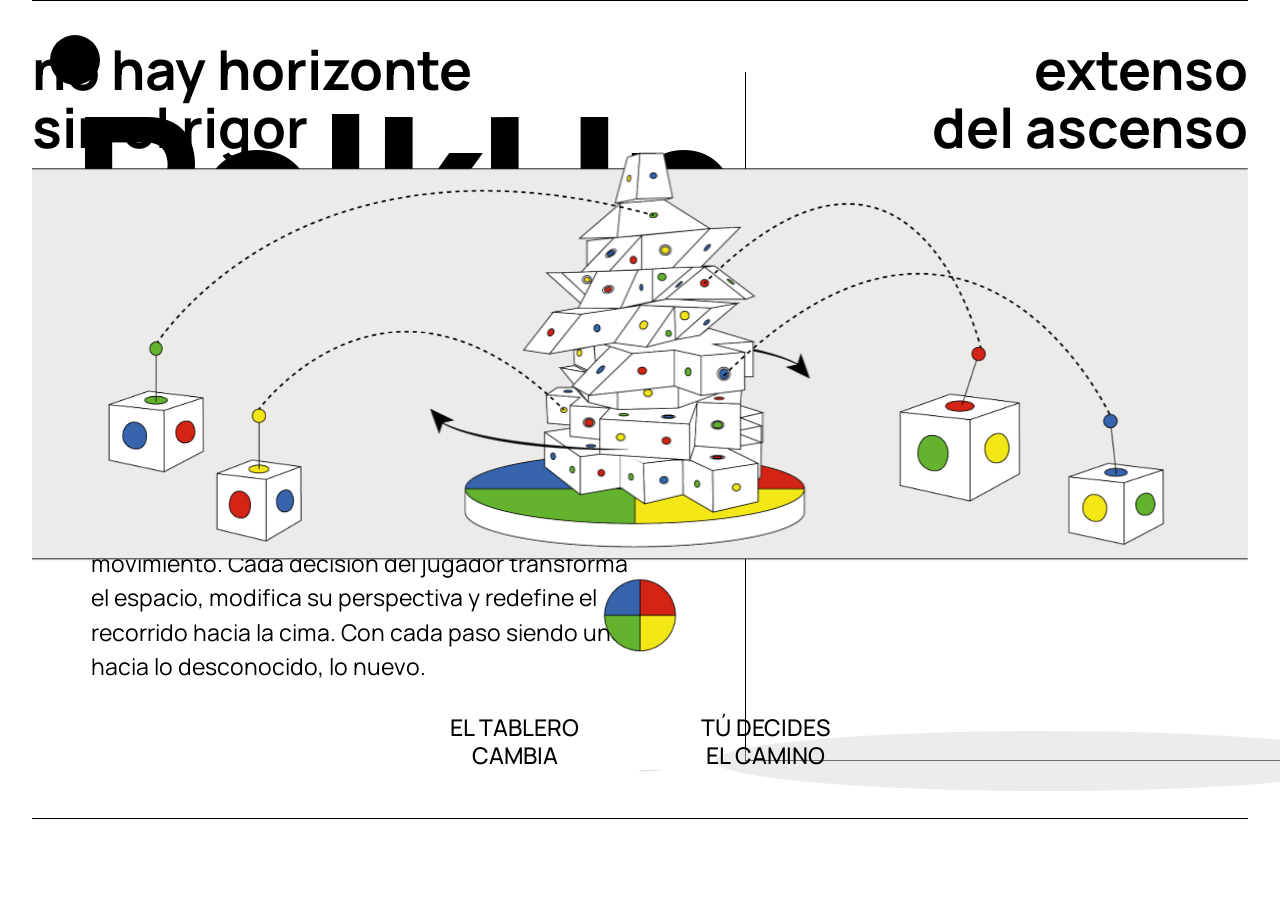
==== index.html @ 3be3f11c "Cambios deje la cagada" ====
<!DOCTYPE html>
<html lang="es">
<head>
  <meta charset="UTF-8">
  <meta http-equiv="X-UA-Compatible" content="IE=edge">
  <meta name="viewport" content="width=device-width, initial-scale=1.0">
  <link rel="preconnect" href="https://fonts.googleapis.com">
  <link rel="preconnect" href="https://fonts.gstatic.com" crossorigin>
  <link href="https://fonts.googleapis.com/css2?family=Manrope:wght@400;500;600;700;800&display=swap" rel="stylesheet">
  <link rel="stylesheet" href="style.css">
  <title>PolkUp</title>
</head>
<body>

  <!-- ==============================
       SECCIÓN 1: HERO
  ============================== -->
  <section class="hero fade-in" id="hero">

    <!-- Punto negro decorativo superior izquierdo -->
    <div class="hero__dot"></div>

    <!-- Título principal -->
    <h1 class="hero__title">PolkUp</h1>

    <!-- Línea vertical decorativa + círculo gris de fondo -->
    <div class="hero__line-vertical"></div>
    <div class="hero__line-horizontal"></div>
    <div class="hero__shadow-ellipse"></div>

    <!-- Texto izquierdo -->
    <div class="hero__text-block">
      <p class="hero__subtitle">Juego de ascenso, giro y transformación espacial</p>
      <p class="hero__description">
        Es un juego basado en niveles, un eje y el movimiento. Cada decisión del
        jugador transforma el espacio, modifica su perspectiva y redefine el
        recorrido hacia la cima. Con cada paso siendo uno hacia lo desconocido, lo nuevo.
      </p>
    </div>

    <!-- Animación de rotación (GIF de representación del tablero) 
    <img class="hero__rotation" src="assets/animacionrotacion0.svg" alt="Animación rotación tablero">-->

    <!-- Círculos de colores flotantes 
    <div class="hero__circles" aria-hidden="true">
      <div class="circle circle--blue circle--md" style="top:23.41%;left:58.2%"></div>
      <div class="circle circle--red circle--lg" style="top:51.29%;left:7.19%"></div>
      <div class="circle circle--outline circle--lg2" style="top:49.77%;left:5.66%"></div>
      <div class="circle circle--green circle--xs" style="top:34.9%;left:76.45%"></div>
      <div class="circle circle--blue circle--sm" style="top:57.81%;left:90.06%"></div>
      <div class="circle circle--blue circle--md2" style="top:28.68%;left:20.95%"></div>
      <div class="circle circle--outline circle--md3" style="top:27.16%;left:19.42%"></div>
      <div class="circle circle--red circle--md4" style="top:2.46%;left:55.5%"></div>
      <div class="circle circle--yellow circle--md5" style="top:45.83%;left:62.54%"></div>
      <div class="circle circle--green circle--lg2" style="top:5.46%;left:26.15%"></div>
      <div class="circle circle--green circle--sm2" style="top:75.57%;left:65.14%"></div>
      <div class="circle circle--outline circle--sm3" style="top:74.05%;left:63.61%"></div>
      <div class="circle circle--yellow circle--xs2" style="top:9.38%;left:78.36%"></div>
      <div class="circle circle--outline circle--xs3" style="top:8.3%;left:76.49%"></div>
      <div class="circle circle--green circle--xxs" style="top:76.48%;left:0%"></div>
      <div class="circle circle--blue circle--md6" style="top:77.54%;left:21.71%"></div>
      <div class="circle circle--yellow circle--xs4" style="top:35.81%;left:5.66%"></div>
      <div class="circle circle--red circle--md7" style="top:33.69%;left:87.46%"></div>
      <div class="circle circle--yellow circle--md8" style="top:87.56%;left:2.45%"></div>
      <img class="circle circle--outline-svg" src="assets/ellipse-210.svg" style="top:2.06%;left:15.21%" alt="">
    </div>

  </section> -->

  <!-- Separador horizontal -->
  <hr class="divider">

  <!-- ==============================
       SECCIÓN 2: FRASE + TABLERO
  ============================== -->
  <section class="tablero" id="tablero">

    <div class="tablero__frase fade-in">
      <div class="tablero__frase-izq">
        <span>no hay horizonte</span>
        <span>sin el rigor</span>
      </div>
      <div class="tablero__frase-der">
        <span>extenso</span>
        <span>del ascenso</span>
      </div>
    </div>

    <!-- Imagen del tablero horizontal (3 capas superpuestas) -->
    <div class="tablero__imagen-wrap fade-in delay-2" data-parallax="0.04">
      <img class="tablero__img tablero__img--1" src="assets/dibujo-horizontal-1-01-10.png" alt="Tablero PolkUp capa 1">
      <img class="tablero__img tablero__img--2" src="assets/dibujo-horizontal-2-01-10.png" alt="Tablero PolkUp capa 2">
      <img class="tablero__img tablero__img--3" src="assets/dibujo-horizontal-3-01-10.png" alt="Tablero PolkUp capa 3">
    </div>
    </div>

    <!-- Leyenda inferior del tablero -->
    <div class="tablero__leyenda fade-in delay-3">
      <span class="tablero__leyenda-texto">EL TABLERO<br>CAMBIA</span>
      <img class="tablero__leyenda-icono" src="assets/animacionrotacion0.svg" alt="Ícono tablero">
      <span class="tablero__leyenda-texto tablero__leyenda-texto--right">TÚ DECIDES<br>EL CAMINO</span>
    </div>

  </section>

  <hr class="divider">

  <!-- ==============================
       SECCIÓN 3: MECÁNICAS DEL JUEGO
  ============================== -->
  <section class="mecanicas fade-in" id="mecanicas">

    <!-- EJE -->
    <div class="mecanica" id="mecanica-eje">
      <div class="mecanica__imagen-wrap">
        <img class="mecanica__imagen" src="assets/imageneje-10.png" alt="Imagen Eje">
      </div>
      <h3 class="mecanica__titulo">EJE</h3>
      <p class="mecanica__texto">
        Todo gira en torno a un centro.
        El eje organiza el espacio y da sentido al movimiento
      </p>
    </div>

    <div class="mecanica__separador"></div>

    <!-- GIRO -->
    <div class="mecanica" id="mecanica-giro">
      <div class="mecanica__imagen-wrap">
        <img class="mecanica__imagen" src="assets/imagen-giro-10.png" alt="Imagen Giro">
      </div>
      <h3 class="mecanica__titulo">GIRO</h3>
      <p class="mecanica__texto">
        Al girar, el jugador transforma su entorno y descubre nuevas posibilidades.
      </p>
    </div>

    <div class="mecanica__separador"></div>

    <!-- NIVELES -->
    <div class="mecanica" id="mecanica-niveles">
      <div class="mecanica__imagen-wrap">
        <img class="mecanica__imagen mecanica__imagen--static" src="assets/imagen-niveles-10.png" alt="Imagen Niveles">
        <img class="mecanica__imagen mecanica__imagen--hover" src="assets/animacion_niveles.gif" alt="Imagen Niveles animada">
      </div>
      <h3 class="mecanica__titulo">NIVELES</h3>
      <p class="mecanica__texto">
        Cada nivel es un desafío. Ascender implica adaptarse y elegir el próximo paso
      </p>
    </div>

    <div class="mecanica__separador"></div>

    <!-- DECISIÓN -->
    <div class="mecanica" id="mecanica-decision">
      <div class="mecanica__imagen-wrap">
        <img class="mecanica__imagen" src="assets/imagen-decision-10.png" alt="Imagen Decisión">
      </div>
      <h3 class="mecanica__titulo">DECISIÓN</h3>
      <p class="mecanica__texto">
        No existe un único camino. Cada decisión cambia el recorrido y redefine el horizonte
      </p>
    </div>

    <div class="mecanica__separador"></div>

    <!-- META -->
    <div class="mecanica" id="mecanica-meta">
      <div class="mecanica__imagen-wrap">
        <img class="mecanica__imagen" src="assets/imagen-meta-10.png" alt="Imagen Meta">
      </div>
      <h3 class="mecanica__titulo">META</h3>
      <p class="mecanica__texto">
        El objetivo está arriba, pero el camino se construye en cada movimiento.
      </p>
    </div>

  </section>

  <hr class="divider">

  <!-- ==============================
       SECCIÓN 4: ESCALADOR + CTA
  ============================== -->
  <section class="escalador fade-in" id="escalador">

    <!-- Imágenes del escalador (izquierda) -->
    <div class="escalador__dibujo">
      <img class="escalador__img escalador__img--edificio" src="assets/dbe-1-10.png" alt="Edificio">
      <img class="escalador__img escalador__img--figura" src="assets/dbe-2-10.png" alt="Escalador">
    </div>

    <!-- Texto y CTA (derecha) -->
    <div class="escalador__contenido">
      <h2 class="escalador__titulo">
        TODO ASCENSO<br>
        DEPENDE DE UN<br>
        PUNTO DE<br>
        APOYO
      </h2>

      <!-- Botón CTA -->
      <div class="escalador__cta">
        <button class="cta-btn" id="cta-comenzar" aria-label="Comenzar experiencia">
          <span class="cta-btn__circulo-outer">
            <span class="cta-btn__circulo-inner"></span>
            <span class="cta-btn__cuadrado"></span>
            <span class="cta-btn__linea"></span>
          </span>
          <span class="cta-btn__texto">comenzar<br>experiencia</span>
        </button>
      </div>
    </div>

  </section>

  <hr class="divider divider--footer">

  <script src="script.js"></script>
</body>
</html>
---- style.css ----
/* ============================================================
   POLKUP — style.css
   Fuente: Manrope (Google Fonts)
   Diseño base: 1440px de ancho
   ============================================================ */

/* ── Reset & base ─────────────────────────────────────────── */
*, *::before, *::after {
  box-sizing: border-box;
  margin: 0;
  padding: 0;
  border: none;
  text-decoration: none;
  background: none;
  -webkit-font-smoothing: antialiased;
}

html {
  font-family: 'Manrope', sans-serif;
  font-size: 16px;
  background: #ffffff;
  color: #000000;
  scroll-behavior: smooth;
}

body {
  width: 100%;
  max-width: 1440px;
  margin: 0 auto;
  overflow-x: hidden;
}

img {
  display: block;
  max-width: 100%;
}

/* ── Separador horizontal ─────────────────────────────────── */
.divider {
  display: block;
  width: calc(100% - 64px);
  margin: 0 auto;
  border: none;
  border-top: 1px solid #000000;
}

.divider--footer {
  margin-top: 0;
}

/* ============================================================
   SECCIÓN 1: HERO
   ============================================================ */
.hero {
  position: relative;
  width: 100%;
  height: 900px;
  overflow: hidden;
}

/* Punto negro decorativo */
.hero__dot {
  position: absolute;
  top: 35px;
  left: 50px;
  width: 50px;
  height: 50px;
  background: #000000;
  border-radius: 50%;
}

/* Título PolkUp */
.hero__title {
  position: absolute;
  top: 85px;
  left: 71px;
  font-size: 200px;
  font-weight: 800;
  line-height: 1;
  letter-spacing: -4px;
  color: #000000;
}

/* Línea vertical (la línea que divide el título de los círculos) */
.hero__line-vertical {
  position: absolute;
  top: 72px;
  left: 745px;
  width: 1px;
  height: 690px;
  background: #000000;
}

/* Línea horizontal en la base del hero */
.hero__line-horizontal {
  position: absolute;
  bottom: 139px;
  left: 745px;
  width: 680px;
  height: 1px;
  background: #000000;
}

/* Elipse gris difuminada (sombra del tablero) */
.hero__shadow-ellipse {
  position: absolute;
  bottom: 109px;
  left: 715px;
  width: 660px;
  height: 60px;
  background: rgba(217, 217, 217, 0.5);
  border-radius: 50%;
}

/* Bloque de texto izquierdo */
.hero__text-block {
  position: absolute;
  top: 391px;
  left: 91px;
  width: 553px;
}

.hero__subtitle {
  font-size: 40px;
  font-weight: 600;
  line-height: 1.2;
  margin-bottom: 24px;
}

.hero__description {
  font-size: 23px;
  font-weight: 400;
  line-height: 1.5;
}

/* SVG de animación del tablero */
.hero__rotation {
  position: absolute;
  top: 88px;
  left: 666px;
  width: 757px;
  height: 692px;
  object-fit: contain;
  pointer-events: none;
}

/* ── Círculos flotantes ───────────────────────────────────── */
.hero__circles {
  position: absolute;
  top: 51px;
  left: 630px;
  width: 810px;
  height: 799px;
  overflow: hidden;
  pointer-events: none;
}

.circle {
  position: absolute;
  border-radius: 50%;
}

/* Colores */
.circle--blue   { background: #0900ff; }
.circle--red    { background: #ff0000; }
.circle--green  { background: #39ca04; }
.circle--yellow { background: #f4e434; }
.circle--outline {
  background: transparent;
  border: 1px solid #000000;
}

/* Tamaños (% de .hero__circles) */
.circle--xxs  { width: 6.27%;  height: 6.22%; }
.circle--xs   { width: 3.98%;  height: 3.95%; }
.circle--xs2  { width: 12.23%; height: 12.14%; }
.circle--xs3  { width: 15.29%; height: 15.17%; }
.circle--xs4  { width: 6.12%;  height: 6.07%; }
.circle--sm   { width: 6.73%;  height: 6.68%; }
.circle--sm2  { width: 13.3%;  height: 13.2%; }
.circle--sm3  { width: 16.36%; height: 16.24%; }
.circle--md   { width: 10.86%; height: 10.77%; }
.circle--md2  { width: 10.24%; height: 10.17%; }
.circle--md3  { width: 13.3%;  height: 13.2%; }
.circle--md4  { width: 9.79%;  height: 9.71%; }
.circle--md5  { width: 12.84%; height: 12.75%; }
.circle--md6  { width: 11.93%; height: 11.84%; }
.circle--md7  { width: 12.54%; height: 12.44%; }
.circle--md8  { width: 12.54%; height: 12.44%; }
.circle--lg   { width: 16.82%; height: 16.69%; }
.circle--lg2  { width: 15.29%; height: 15.17%; }
.circle--outline-svg {
  width: 6.12%;
  height: 6.07%;
  object-fit: contain;
}

/* ============================================================
   SECCIÓN 2: TABLERO
   ============================================================ */
.tablero {
  padding: 40px 32px 20px;
}

/* Frase en dos columnas */
.tablero__frase {
  display: flex;
  justify-content: space-between;
  align-items: flex-start;
  margin-bottom: -26px;
}

.tablero__frase-izq,
.tablero__frase-der {
  display: flex;
  flex-direction: column;
  font-size: 55px;
  font-weight: 700;
  line-height: 1.05;
}

.tablero__frase-der {
  text-align: right;
}

/* Imagen del tablero (3 capas) */
.tablero__imagen-wrap {
  position: relative;
  width: 100%;
  height: 570px;
  margin-bottom: 40px;
}

.tablero__img {
  position: absolute;
  top: 0;
  left: 0;
  width: 100%;
  height: 100%;
  object-fit: cover;
}

/* Las 3 capas se superponen; la primera es el fondo de color (agrandar para que quede bien el parallax) */
.tablero__img--1 { z-index: 3; }
.tablero__img--2 { z-index: 2; }
.tablero__img--3 { z-index: 1; }

/* Leyenda inferior */
.tablero__leyenda {
  display: flex;
  align-items: center;
  justify-content: center;
  gap: 25px;
  padding: 0px 0 20px;
  margin-top: -35px;
}

.tablero__leyenda-texto {
  font-size: 23px;
  font-weight: 500;
  text-transform: uppercase;
  line-height: 1.2;
  text-align: center;
}

.tablero__leyenda-texto--right {
  text-align: center;
}

.tablero__leyenda-icono {
  width: 72px;
  height: 72px;
  object-fit: contain;
}

/* ============================================================
   SECCIÓN 3: MECÁNICAS
   ============================================================ */
.mecanicas {
  display: flex;
  align-items: flex-start;
  padding: 80px 32px;
  gap: 0;
}

/* Separador vertical entre mecánicas */
.mecanica__separador {
  width: 1px;
  background: #000000;
  align-self: stretch;
  flex-shrink: 0;
}

/* Cada mecánica */
.mecanica {
  flex: 1;
  display: flex;
  flex-direction: column;
  align-items: flex-start;
  padding: 0 32px;
}

.mecanica:first-child {
  padding-left: 0;
}

.mecanica:last-child {
  padding-right: 0;
}

/* Imagen de la mecánica */
.mecanica__imagen-wrap {
  position: relative;
  width: 100%;
  height: 240px;
  display: flex;
  align-items: center;
  justify-content: center;
  margin-bottom: 24px;
}

.mecanica__imagen {
  max-height: 240px;
  width: auto;
  object-fit: contain;
  transition: transform 0.3s ease, opacity 0.2s ease; /* ← agrega esta línea */
}

/* Título EJE / GIRO / etc. */
.mecanica__titulo {
  font-size: 35px;
  font-weight: 600;
  margin-bottom: 16px;
}

/* Descripción */
.mecanica__texto {
  font-size: 23px;
  font-weight: 400;
  line-height: 1.4;
}

/* ── Animaciones Hover mecánicas ──────────────────────────────────────── */

/* EJE — péndulo */
#mecanica-eje .mecanica__imagen {
  transform-origin: top center;
  transition: transform 0.0s;
}
#mecanica-eje .mecanica__imagen-wrap:hover .mecanica__imagen {
  animation: pendulo 1.2s ease-in-out infinite;
}
@keyframes pendulo {
  0%   { transform: rotate(0deg); }
  25%  { transform: rotate(15deg); }
  75%  { transform: rotate(-15deg); }
  100% { transform: rotate(0deg); }
}

/* GIRO — rotación 360° */
#mecanica-giro .mecanica__imagen-wrap:hover .mecanica__imagen {
  animation: girar360 1s linear infinite;
}
@keyframes girar360 {
  from { transform: rotate(0deg); }
  to   { transform: rotate(360deg); }
}

/* NIVELES — GIF al hover */
#mecanica-niveles .mecanica__imagen--hover {
  position: absolute;
  top: 0;
  left: 50%;
  transform: translateX(-50%);
  opacity: 0;
  transition: opacity 0.4s ease;
  max-height: 240px;
  width: auto;
}
#mecanica-niveles .mecanica__imagen-wrap:hover .mecanica__imagen--hover {
  opacity: 1;
}
#mecanica-niveles .mecanica__imagen-wrap:hover .mecanica__imagen--static {
  opacity: 0;
}

/* DECISIÓN — crece y rota en loop */
#mecanica-decision .mecanica__imagen-wrap:hover .mecanica__imagen {
  animation: crecer-rotar 1.5s ease-in-out infinite;
}
@keyframes crecer-rotar {
  0%   { transform: scale(1)    rotate(0deg); }
  50%  { transform: scale(1.15) rotate(180deg); }
  100% { transform: scale(1)    rotate(360deg); }
}

/* META — sube levemente */
#mecanica-meta .mecanica__imagen-wrap:hover .mecanica__imagen {
  animation: subir 0.8s ease-in-out infinite alternate;
}
@keyframes subir {
  from { transform: translateY(0px); }
  to   { transform: translateY(-12px); }
}

/* Transición suave al entrar/salir del hover para todas 
.mecanica__imagen {
  transition: transform 0.3s ease, opacity 0.2s ease;
}*/

/* ============================================================
   SECCIÓN 4: ESCALADOR + CTA
   ============================================================ */
.escalador {
  display: flex;
  align-items: center;
  padding: 80px 32px;
  gap: 0;
  min-height: 740px;
}

/* Dibujo del escalador (izquierda) */
.escalador__dibujo {
  position: relative;
  flex: 0 0 440px;
  height: 720px;
}

.escalador__img {
  position: absolute;
  object-fit: cover;
}

.escalador__img--edificio {
  top: 0;
  left: 0;
  width: 420px;
  height: 718px;
}

.escalador__img--figura {
  top: 312px;
  left: 268px;
  width: 183px;
  height: 257px;
}

/* Contenido derecho */
.escalador__contenido {
  flex: 1;
  display: flex;
  flex-direction: column;
  align-items: flex-end;
  padding-left: 40px;
}

/* Título grande */
.escalador__titulo {
  font-size: 74px;
  font-weight: 700;
  line-height: 1.1;
  text-align: right;
  margin-bottom: 64px;
}

/* ── Botón CTA ────────────────────────────────────────────── */
.escalador__cta {
  display: flex;
  flex-direction: column;
  align-items: flex-end;
}

.cta-btn {
  position: relative;
  display: flex;
  align-items: center;
  gap: 20px;
  cursor: pointer;
  background: none;
  border: none;
  padding: 0;
  /* Para futuros efectos hover */
  transition: transform 0.3s ease;
}

.cta-btn:hover {
  transform: scale(1.04);
}

.cta-btn:hover .cta-btn__circulo-outer {
  border-color: #000000;
  background: rgba(0,0,0,0.04);
}

/* Círculo exterior (borde) */
.cta-btn__circulo-outer {
  position: relative; 
  width: 125px;
  height: 125px;
  border-radius: 50%;
  border: 3.86px solid #000000;
  flex-shrink: 0;
  transition: background 0.3s ease;
}

/* Punto negro interior */
.cta-btn__circulo-inner {
  position: absolute;
  top: 50%;
  left: 50%;
  transform: translate(-50%, -50%);
  width: 24px;
  height: 24px;
  background: #000000;
  border-radius: 50%;
}

/* Cuadrado giratorio */
.cta-btn__cuadrado {
  position: absolute;
  top: 50%;
  left: 50%;
  width: 105px;
  height: 105px;
  border: 3px solid #000000;
  transform: translate(-50%, -50%) scale(0) rotate(0deg);
  transform-origin: center center;
  opacity: 0;
  transition: opacity 0.3s ease, transform 0.3s ease;
}

.cta-btn:hover .cta-btn__cuadrado {
  opacity: 1;
  transform: translate(-50%, -50%) scale(1) rotate(0deg);
  animation: girar-cuadrado 2s linear infinite;
}

@keyframes girar-cuadrado {
  from { transform: translate(-50%, -50%) rotate(0deg); }
  to   { transform: translate(-50%, -50%) rotate(360deg); }
}

/* Linea giratoria central */

.cta-btn__linea {
  position: absolute;
  top: 50%;
  left: 50%;
  width: 2px;
  height: 155px;
  background: #000000;
  transform: translate(-50%, -50%);
  opacity: 0;
  transition: opacity 0.3s ease;
}

.cta-btn:hover .cta-btn__linea {
  opacity: 1;
  animation: girar-cuadrado 2s linear infinite;
}

/* Texto del botón */
.cta-btn__texto {
  font-size: 42px;
  font-weight: 700;
  line-height: 1.1;
  text-align: left;
  color: #000000;
  white-space: nowrap;
}

/* ── Estado de transición al hacer click ──────────────────── */
.cta-btn.is-active .cta-btn__circulo-outer {
  background: #000000;
  transition: background 0.4s ease;
}

.cta-btn.is-active .cta-btn__circulo-inner {
  background: #ffffff;
}

/* ============================================================
   UTILIDADES
   ============================================================ */

/* Clase para animaciones de scroll (se agrega con JS) */
.fade-in {
  opacity: 0;
  transform: translateY(30px);
  transition: opacity 0.7s ease, transform 0.7s ease;
}

.fade-in.visible {
  opacity: 1;
  transform: translateY(0);
}

/* Reducir movimiento si el usuario lo prefiere */
@media (prefers-reduced-motion: reduce) {
  .fade-in {
    transition: none;
    opacity: 1;
    transform: none;
  }
  .cta-btn {
    transition: none;
  }
}
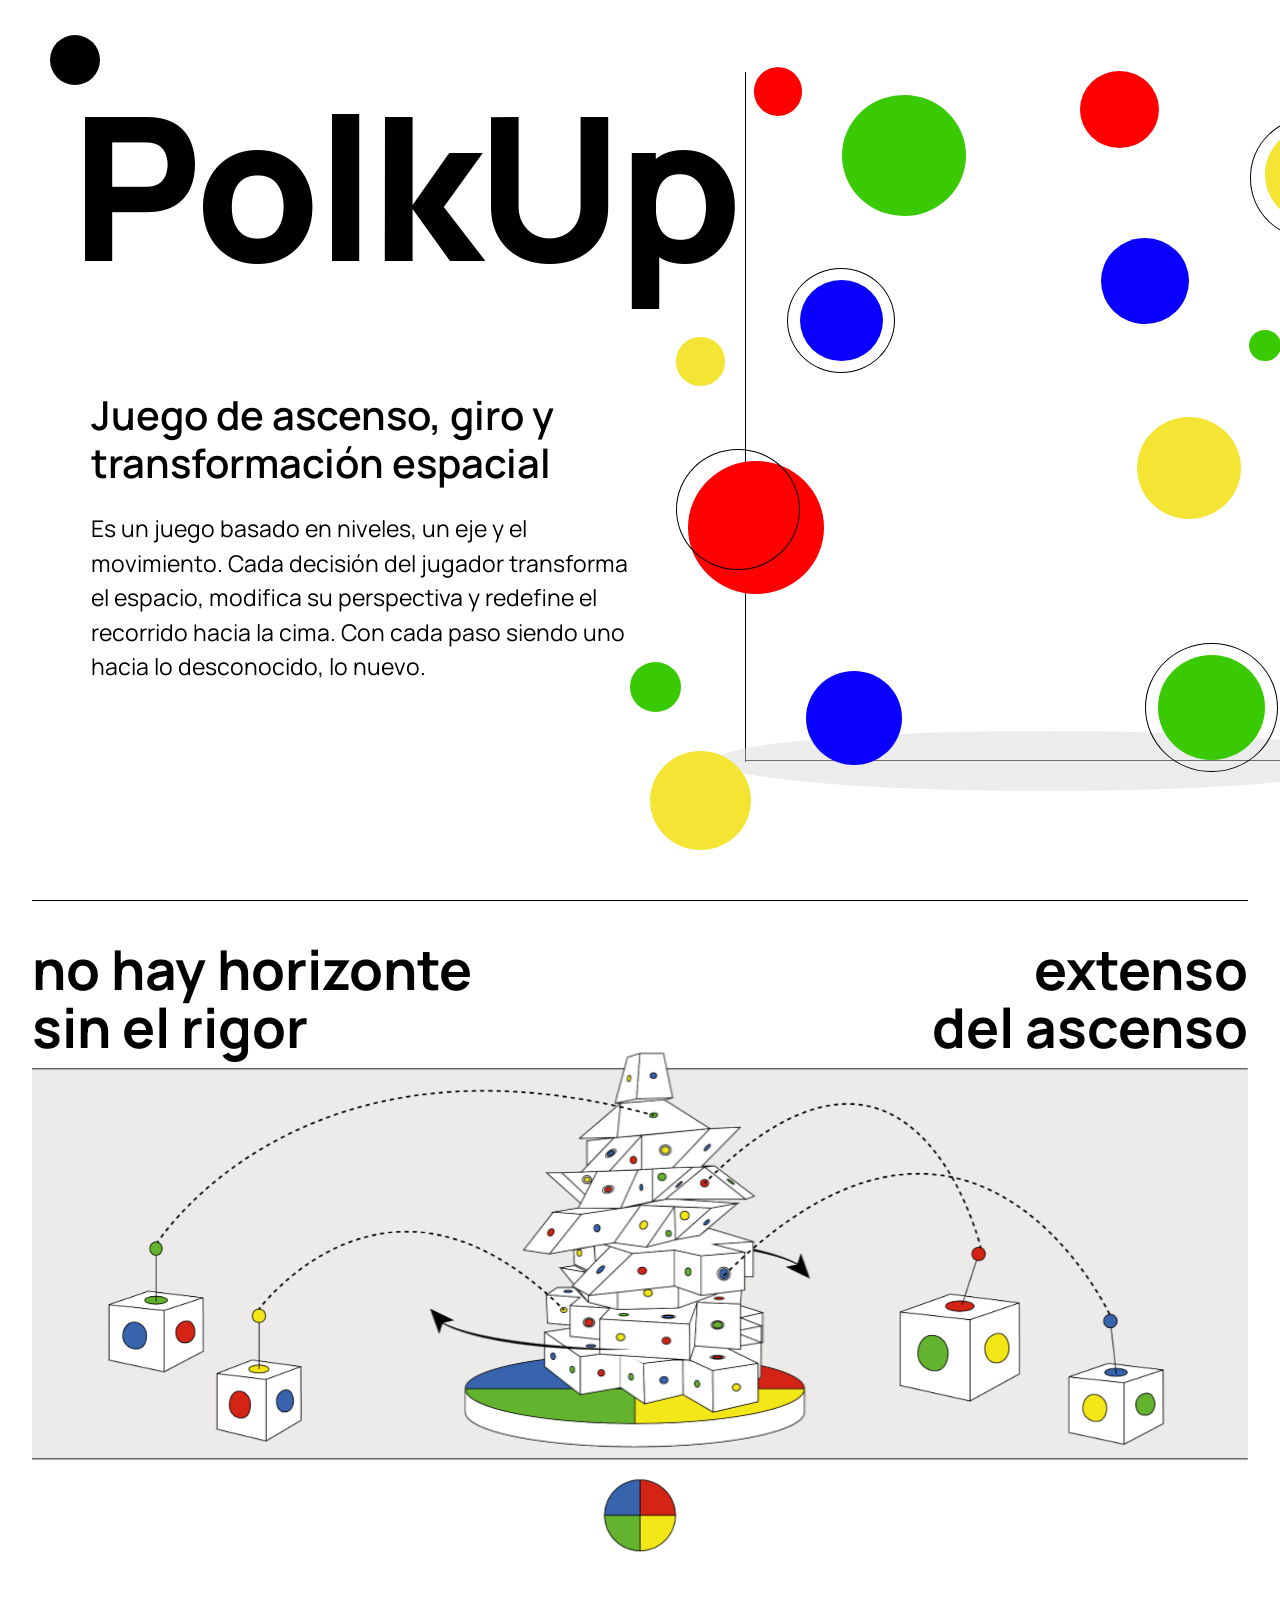
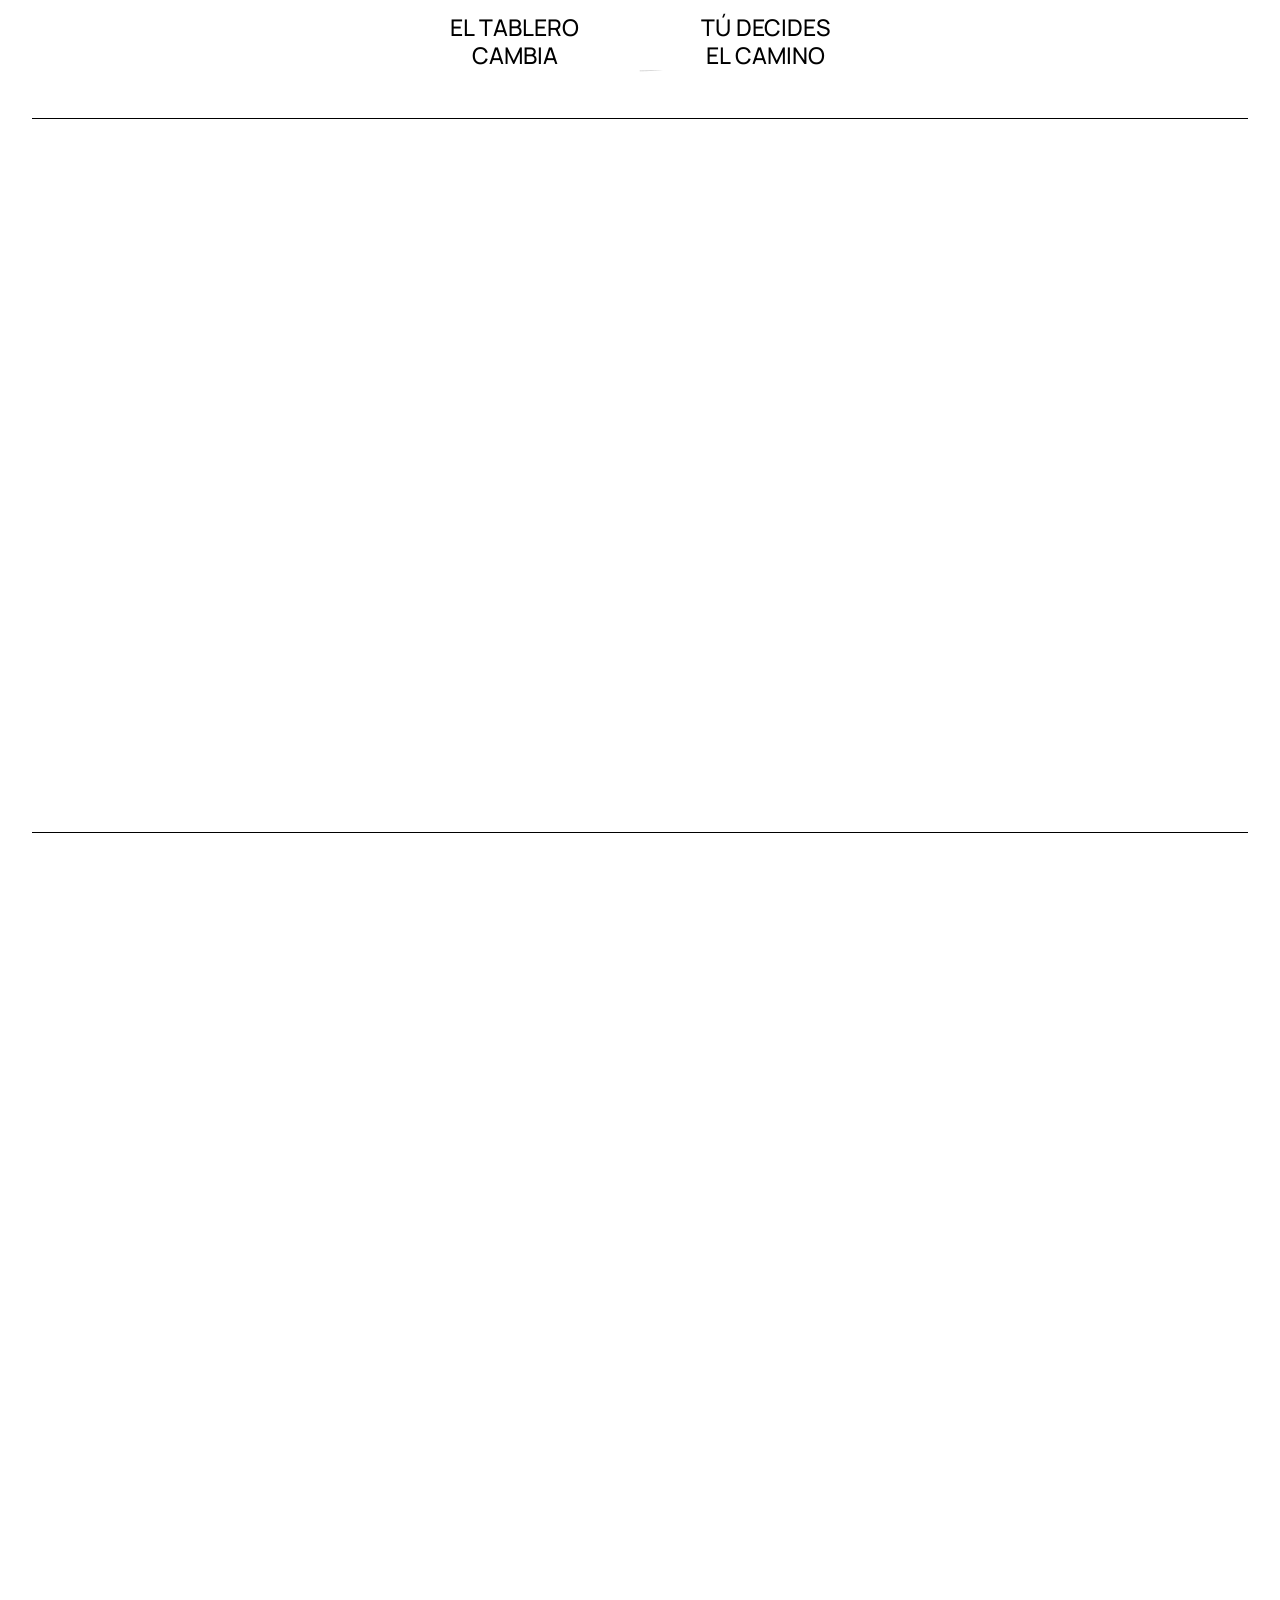
==== commit 8e067b82: "Update index.html" ====
--- a/index.html
+++ b/index.html
@@ -41,7 +41,7 @@
     <!-- Animación de rotación (GIF de representación del tablero) 
     <img class="hero__rotation" src="assets/animacionrotacion0.svg" alt="Animación rotación tablero">-->
 
-    <!-- Círculos de colores flotantes 
+    <!-- Círculos de colores flotantes -->
     <div class="hero__circles" aria-hidden="true">
       <div class="circle circle--blue circle--md" style="top:23.41%;left:58.2%"></div>
       <div class="circle circle--red circle--lg" style="top:51.29%;left:7.19%"></div>
@@ -65,7 +65,7 @@
       <img class="circle circle--outline-svg" src="assets/ellipse-210.svg" style="top:2.06%;left:15.21%" alt="">
     </div>
 
-  </section> -->
+  </section> 
 
   <!-- Separador horizontal -->
   <hr class="divider">
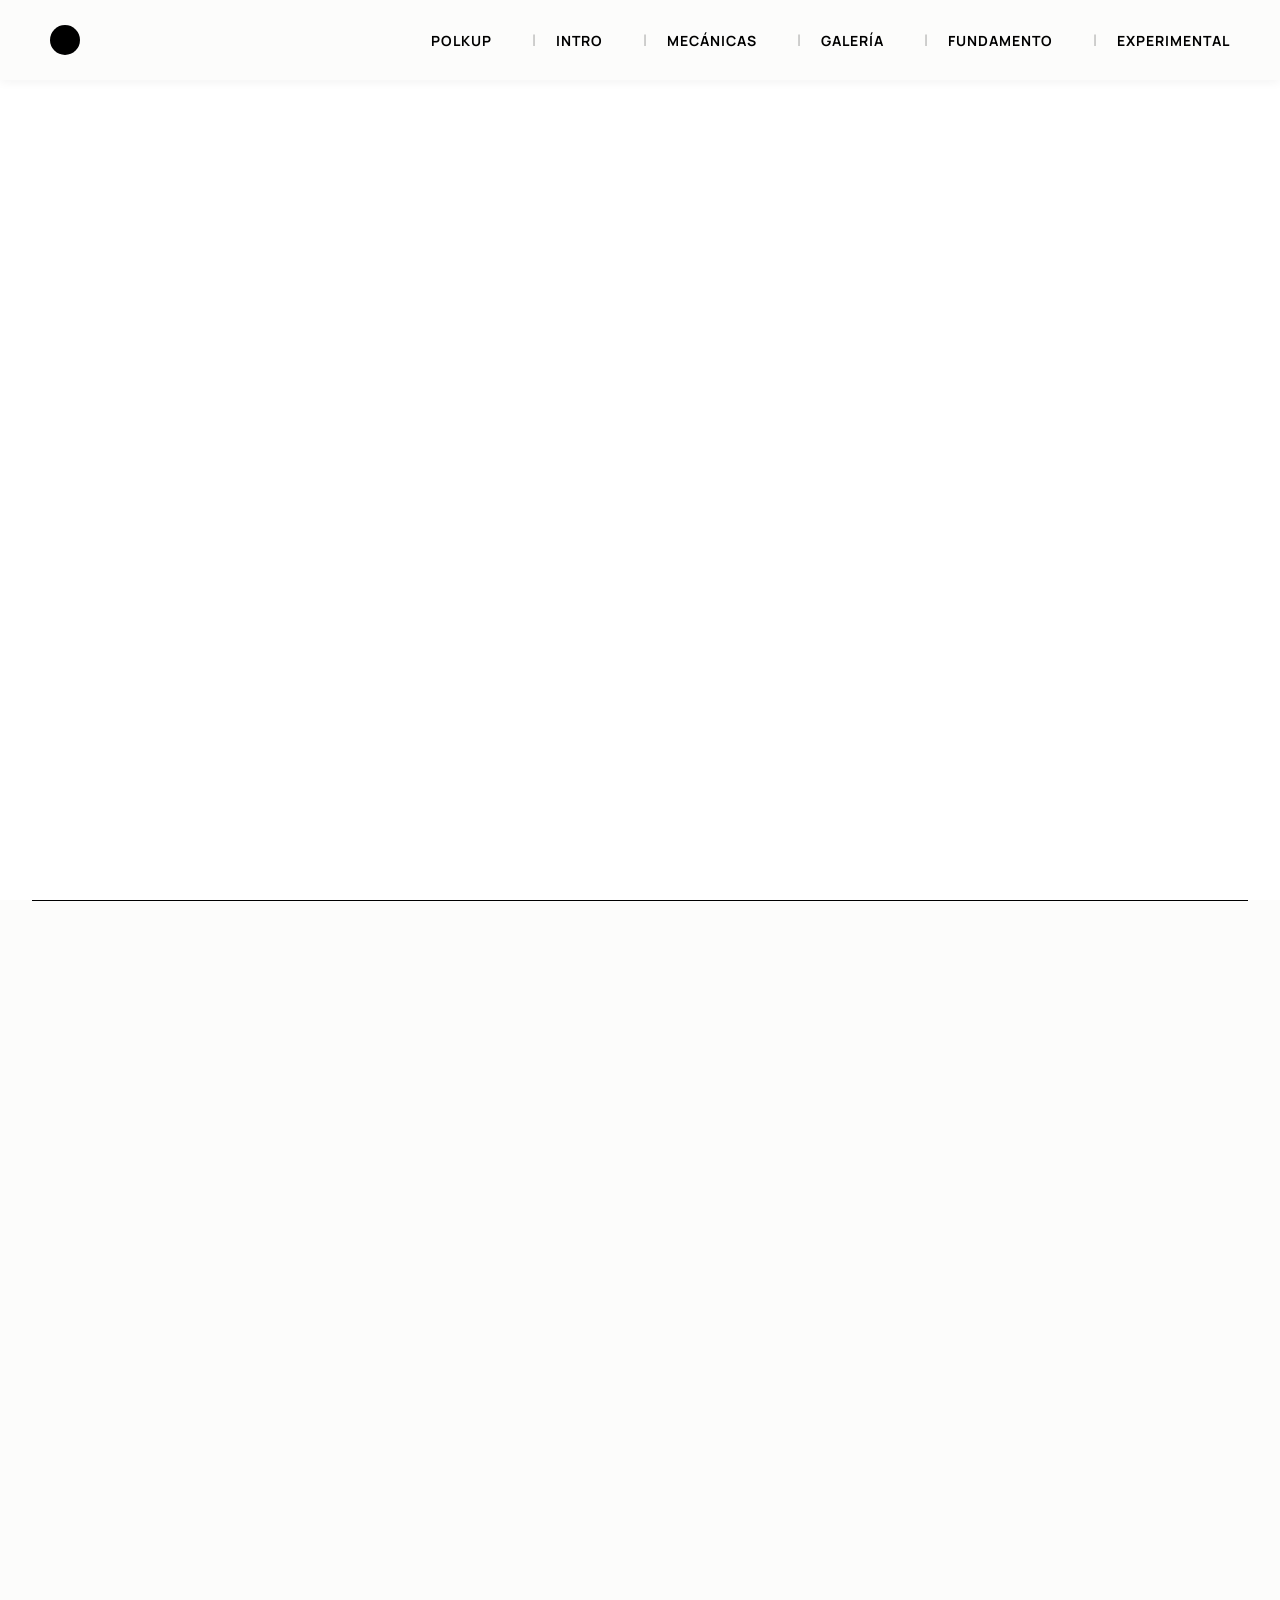
==== commit 6dc5c0bc: "Actualizacion 14-06 Grandes avances en la wiki" ====
--- a/index.html
+++ b/index.html
@@ -9,72 +9,82 @@
   <link href="https://fonts.googleapis.com/css2?family=Manrope:wght@400;500;600;700;800&display=swap" rel="stylesheet">
   <link rel="stylesheet" href="style.css">
   <title>PolkUp</title>
+  <script type="importmap">
+    {
+      "imports": {
+        "three": "https://cdn.jsdelivr.net/npm/three@0.165.0/build/three.module.js",
+        "three/addons/": "https://cdn.jsdelivr.net/npm/three@0.165.0/examples/jsm/"
+      }
+    }
+  </script>
 </head>
 <body>
 
-  <!-- ==============================
-       SECCIÓN 1: HERO
-  ============================== -->
-  <section class="hero fade-in" id="hero">
-
-    <!-- Punto negro decorativo superior izquierdo -->
-    <div class="hero__dot"></div>
-
-    <!-- Título principal -->
-    <h1 class="hero__title">PolkUp</h1>
-
-    <!-- Línea vertical decorativa + círculo gris de fondo -->
-    <div class="hero__line-vertical"></div>
-    <div class="hero__line-horizontal"></div>
-    <div class="hero__shadow-ellipse"></div>
-
-    <!-- Texto izquierdo -->
-    <div class="hero__text-block">
-      <p class="hero__subtitle">Juego de ascenso, giro y transformación espacial</p>
-      <p class="hero__description">
-        Es un juego basado en niveles, un eje y el movimiento. Cada decisión del
-        jugador transforma el espacio, modifica su perspectiva y redefine el
-        recorrido hacia la cima. Con cada paso siendo uno hacia lo desconocido, lo nuevo.
-      </p>
-    </div>
-
-    <!-- Animación de rotación (GIF de representación del tablero) 
-    <img class="hero__rotation" src="assets/animacionrotacion0.svg" alt="Animación rotación tablero">-->
-
-    <!-- Círculos de colores flotantes -->
-    <div class="hero__circles" aria-hidden="true">
-      <div class="circle circle--blue circle--md" style="top:23.41%;left:58.2%"></div>
-      <div class="circle circle--red circle--lg" style="top:51.29%;left:7.19%"></div>
-      <div class="circle circle--outline circle--lg2" style="top:49.77%;left:5.66%"></div>
-      <div class="circle circle--green circle--xs" style="top:34.9%;left:76.45%"></div>
-      <div class="circle circle--blue circle--sm" style="top:57.81%;left:90.06%"></div>
-      <div class="circle circle--blue circle--md2" style="top:28.68%;left:20.95%"></div>
-      <div class="circle circle--outline circle--md3" style="top:27.16%;left:19.42%"></div>
-      <div class="circle circle--red circle--md4" style="top:2.46%;left:55.5%"></div>
-      <div class="circle circle--yellow circle--md5" style="top:45.83%;left:62.54%"></div>
-      <div class="circle circle--green circle--lg2" style="top:5.46%;left:26.15%"></div>
-      <div class="circle circle--green circle--sm2" style="top:75.57%;left:65.14%"></div>
-      <div class="circle circle--outline circle--sm3" style="top:74.05%;left:63.61%"></div>
-      <div class="circle circle--yellow circle--xs2" style="top:9.38%;left:78.36%"></div>
-      <div class="circle circle--outline circle--xs3" style="top:8.3%;left:76.49%"></div>
-      <div class="circle circle--green circle--xxs" style="top:76.48%;left:0%"></div>
-      <div class="circle circle--blue circle--md6" style="top:77.54%;left:21.71%"></div>
-      <div class="circle circle--yellow circle--xs4" style="top:35.81%;left:5.66%"></div>
-      <div class="circle circle--red circle--md7" style="top:33.69%;left:87.46%"></div>
-      <div class="circle circle--yellow circle--md8" style="top:87.56%;left:2.45%"></div>
-      <img class="circle circle--outline-svg" src="assets/ellipse-210.svg" style="top:2.06%;left:15.21%" alt="">
-    </div>
-
-  </section> 
-
-  <!-- Separador horizontal -->
-  <hr class="divider">
-
-  <!-- ==============================
-       SECCIÓN 2: FRASE + TABLERO
-  ============================== -->
-  <section class="tablero" id="tablero">
-
+  <header class="header">
+    <a href="#hero" class="header__logo"></a>
+    <nav class="header__nav">
+      <ul class="header__menu">
+        <li><a href="#hero" class="header__link">PolkUp</a></li>
+        <li><a href="#tablero" class="header__link">Intro</a></li>
+        <li><a href="#mecanicas" class="header__link">Mecánicas</a></li>
+        <li><a href="#galeria" class="header__link">Galería</a></li>
+        <li><a href="#fundamento" class="header__link">Fundamento</a></li>
+        <li><a href="#escalador" class="header__link">Experimental</a></li>
+      </ul>
+    </nav>
+  </header>
+  <div class="intro" id="intro">
+    <canvas class="intro__canvas" id="intro-canvas"></canvas>
+    <div class="intro__hint">scroll</div>
+  </div>
+
+  <header class="header">
+    <a href="#hero" class="header__logo" aria-label="Ir al inicio"></a>
+
+    <nav class="header__nav">
+      <ul class="header__menu">
+        <li><a href="#hero" class="header__link">PolkUp</a></li>
+        <li><a href="#tablero" class="header__link">Intro</a></li>
+        <li><a href="#mecanicas" class="header__link">Mecánicas</a></li>
+        <li><a href="#galeria" class="header__link">Galería</a></li>
+        <li><a href="#fundamento" class="header__link">Fundamento</a></li>
+        <li><a href="#escalador" class="header__link">Experimental</a></li>
+      </ul>
+    </nav>
+  </header>
+
+ <section class="hero" id="hero">
+    
+    <div class="hero__container">
+
+      <button class="hero__reset-btn" id="hero-reset-btn" aria-label="Reiniciar vista"></button>
+
+      <h1 class="hero__title hero__title--oculto" id="hero-title">
+        <span class="hero__title-letra" data-idx="0">P</span><span class="hero__title-letra" data-idx="1">o</span><span class="hero__title-letra" data-idx="2">l</span><span class="hero__title-letra" data-idx="3">k</span><span class="hero__title-letra" data-idx="4">U</span><span class="hero__title-letra" data-idx="5">p</span>
+      </h1>
+
+      <div class="hero__line-vertical"></div>
+      <div class="hero__line-horizontal"></div>
+      <div class="hero__shadow-ellipse"></div>
+
+      <div class="hero__text-block hero__text-block--oculto">
+        <p class="hero__subtitle">Gira. Adáptate. Asciende.</p>
+        <p class="hero__description">
+         Un juego táctico de movimiento tridimensional. 
+         Con solo dos varillas como apoyo, deberás ascender por una torre modular en constante rotación. 
+         Un espacio cambiante donde cada nivel que gira transforma tu ruta hacia la cima.
+        </p>
+      </div>
+
+      <canvas class="hero__canvas" id="hero-canvas"></canvas>
+
+    </div> 
+  </section>
+
+  <hr class="divider">
+
+ <section class="tablero" id="tablero">
+ 
     <div class="tablero__frase fade-in">
       <div class="tablero__frase-izq">
         <span>no hay horizonte</span>
@@ -85,32 +95,37 @@
         <span>del ascenso</span>
       </div>
     </div>
-
-    <!-- Imagen del tablero horizontal (3 capas superpuestas) -->
+ 
     <div class="tablero__imagen-wrap fade-in delay-2" data-parallax="0.04">
       <img class="tablero__img tablero__img--1" src="assets/dibujo-horizontal-1-01-10.png" alt="Tablero PolkUp capa 1">
       <img class="tablero__img tablero__img--2" src="assets/dibujo-horizontal-2-01-10.png" alt="Tablero PolkUp capa 2">
       <img class="tablero__img tablero__img--3" src="assets/dibujo-horizontal-3-01-10.png" alt="Tablero PolkUp capa 3">
     </div>
-    </div>
-
-    <!-- Leyenda inferior del tablero -->
+ 
     <div class="tablero__leyenda fade-in delay-3">
       <span class="tablero__leyenda-texto">EL TABLERO<br>CAMBIA</span>
       <img class="tablero__leyenda-icono" src="assets/animacionrotacion0.svg" alt="Ícono tablero">
       <span class="tablero__leyenda-texto tablero__leyenda-texto--right">TÚ DECIDES<br>EL CAMINO</span>
     </div>
-
-  </section>
-
-  <hr class="divider">
-
-  <!-- ==============================
-       SECCIÓN 3: MECÁNICAS DEL JUEGO
-  ============================== -->
-  <section class="mecanicas fade-in" id="mecanicas">
-
-    <!-- EJE -->
+ 
+    <div class="tablero__texto-bloque fade-in">
+      <h2 class="tablero__subtitulo">Del gesto observado a la tridimensionalidad del juego.</h2>
+      <div class="tablero__cuerpo">
+        <p>PolkUp nace del estudio del movimiento y de la observación de cómo el cuerpo interactúa con el espacio habitado. El proyecto comenzó explorando la abstracción de un gesto simple y su capacidad para transformar radicalmente una superficie bidimensional. A través de la experimentación con el rigor geométrico y la verticalidad, esa primera búsqueda formal evolucionó hacia un sistema constructivo modular: una torre compuesta por niveles interconectados que desafían la noción tradicional de un tablero estático y plano.</p>
+        <p>Este desarrollo se transformó así en un profundo desafío de diseño de interacción, donde la física del objeto y la experiencia lúdica convergen. El juego propone una estructura viva donde la rotación del eje central y el equilibrio precario de las varillas de apoyo interactúan directamente con las decisiones de los jugadores. Cada movimiento no solo altera la topografía física de la torre, sino que redefine constantemente la perspectiva, el horizonte y el recorrido de los contrincantes, convirtiendo el ascenso en una constante exploración de lo impredecible.</p>
+      </div>
+    </div>
+ 
+  </section>
+ 
+  <hr class="divider">
+ 
+   <section class="mecanicas-wrap fade-in" id="mecanicas">
+ 
+    <h2 class="mecanicas__titulo">Mecánicas del juego</h2>
+ 
+    <div class="mecanicas">
+ 
     <div class="mecanica" id="mecanica-eje">
       <div class="mecanica__imagen-wrap">
         <img class="mecanica__imagen" src="assets/imageneje-10.png" alt="Imagen Eje">
@@ -121,10 +136,9 @@
         El eje organiza el espacio y da sentido al movimiento
       </p>
     </div>
-
+ 
     <div class="mecanica__separador"></div>
-
-    <!-- GIRO -->
+ 
     <div class="mecanica" id="mecanica-giro">
       <div class="mecanica__imagen-wrap">
         <img class="mecanica__imagen" src="assets/imagen-giro-10.png" alt="Imagen Giro">
@@ -134,10 +148,9 @@
         Al girar, el jugador transforma su entorno y descubre nuevas posibilidades.
       </p>
     </div>
-
+ 
     <div class="mecanica__separador"></div>
-
-    <!-- NIVELES -->
+ 
     <div class="mecanica" id="mecanica-niveles">
       <div class="mecanica__imagen-wrap">
         <img class="mecanica__imagen mecanica__imagen--static" src="assets/imagen-niveles-10.png" alt="Imagen Niveles">
@@ -148,10 +161,9 @@
         Cada nivel es un desafío. Ascender implica adaptarse y elegir el próximo paso
       </p>
     </div>
-
+ 
     <div class="mecanica__separador"></div>
-
-    <!-- DECISIÓN -->
+ 
     <div class="mecanica" id="mecanica-decision">
       <div class="mecanica__imagen-wrap">
         <img class="mecanica__imagen" src="assets/imagen-decision-10.png" alt="Imagen Decisión">
@@ -161,10 +173,9 @@
         No existe un único camino. Cada decisión cambia el recorrido y redefine el horizonte
       </p>
     </div>
-
+ 
     <div class="mecanica__separador"></div>
-
-    <!-- META -->
+ 
     <div class="mecanica" id="mecanica-meta">
       <div class="mecanica__imagen-wrap">
         <img class="mecanica__imagen" src="assets/imagen-meta-10.png" alt="Imagen Meta">
@@ -174,32 +185,105 @@
         El objetivo está arriba, pero el camino se construye en cada movimiento.
       </p>
     </div>
-
-  </section>
-
-  <hr class="divider">
-
-  <!-- ==============================
-       SECCIÓN 4: ESCALADOR + CTA
-  ============================== -->
+ 
+    </div>
+ 
+  </section>
+ 
+  <hr class="divider">
+ 
+  <section class="galeria fade-in" id="galeria">
+
+    <h2 class="galeria__titulo">Cada nivel,<br>es una nueva perspectiva</h2>
+
+    <button class="galeria__btn galeria__btn--izq" id="galeria-izq" aria-label="Tira anterior">
+      <span class="galeria__btn-circulo" id="btn-color-izq"></span>
+    </button>
+
+    <button class="galeria__btn galeria__btn--der" id="galeria-der" aria-label="Tira siguiente">
+      <span class="galeria__btn-circulo" id="btn-color-der"></span>
+    </button>
+
+    <div class="galeria__contenedor" id="galeria-contenedor">
+
+      <div class="galeria__tira" data-tira="0" data-color="#0900ff">
+        <div class="galeria__foto-wrap">
+          <div class="galeria__foto-inner">
+            <div class="galeria__foto galeria__foto--placeholder">foto 1</div>
+            <div class="galeria__foto galeria__foto--placeholder">foto 2</div>
+            <div class="galeria__foto galeria__foto--placeholder">foto 3</div>
+          </div>
+        </div>
+      </div>
+
+      <div class="galeria__tira" data-tira="1" data-color="#ff0000">
+        <div class="galeria__foto-wrap">
+          <div class="galeria__foto-inner">
+            <div class="galeria__foto galeria__foto--placeholder">foto 4</div>
+            <div class="galeria__foto galeria__foto--placeholder">foto 5</div>
+            <div class="galeria__foto galeria__foto--placeholder">foto 6</div>
+          </div>
+        </div>
+      </div>
+
+      <div class="galeria__tira" data-tira="2" data-color="#39ca04">
+        <div class="galeria__foto-wrap">
+          <div class="galeria__foto-inner">
+            <div class="galeria__foto galeria__foto--placeholder">foto 7</div>
+            <div class="galeria__foto galeria__foto--placeholder">foto 8</div>
+            <div class="galeria__foto galeria__foto--placeholder">foto 9</div>
+          </div>
+        </div>
+      </div>
+
+      <div class="galeria__tira" data-tira="3" data-color="#f4e434">
+        <div class="galeria__foto-wrap">
+          <div class="galeria__foto-inner">
+            <div class="galeria__foto galeria__foto--placeholder">foto 10</div>
+            <div class="galeria__foto galeria__foto--placeholder">foto 11</div>
+            <div class="galeria__foto galeria__foto--placeholder">foto 12</div>
+          </div>
+        </div>
+      </div>
+
+    </div>
+
+    <div class="galeria__indicadores">
+      <span class="galeria__indicador activo" data-idx="0" style="background:#0900ff"></span>
+      <span class="galeria__indicador" data-idx="1" style="background:#ff0000"></span>
+      <span class="galeria__indicador" data-idx="2" style="background:#39ca04"></span>
+      <span class="galeria__indicador" data-idx="3" style="background:#f4e434"></span>
+    </div>
+
+  </section>
+
+  <hr class="divider">
+
+  <section class="fundamento fade-in" id="fundamento">
+    <h2 class="fundamento__titulo">Fundamento</h2>
+  </section>
+
+  <hr class="divider">
+
   <section class="escalador fade-in" id="escalador">
 
-    <!-- Imágenes del escalador (izquierda) -->
-    <div class="escalador__dibujo">
-      <img class="escalador__img escalador__img--edificio" src="assets/dbe-1-10.png" alt="Edificio">
-      <img class="escalador__img escalador__img--figura" src="assets/dbe-2-10.png" alt="Escalador">
-    </div>
-
-    <!-- Texto y CTA (derecha) -->
+    <div class="escalador__dibujo escalador__dibujo--interactivo" id="escalador-dibujo">
+      <img class="escalador__img escalador__img--inicio" id="escalador-inicio"
+           src="assets/caidainicio1.png" alt="Inicio escalador">
+      <img class="escalador__img escalador__img--gif" id="escalador-gif"
+           src="" alt="Caída escalador" style="display:none">
+      <img class="escalador__img escalador__img--final" id="escalador-final"
+           src="assets/caidafinal1.png" alt="Final escalador" style="display:none">
+    </div>
+
     <div class="escalador__contenido">
-      <h2 class="escalador__titulo">
+      <h2 class="escalador__titulo" id="escalador-titulo">
         TODO ASCENSO<br>
         DEPENDE DE UN<br>
         PUNTO DE<br>
         APOYO
       </h2>
 
-      <!-- Botón CTA -->
       <div class="escalador__cta">
         <button class="cta-btn" id="cta-comenzar" aria-label="Comenzar experiencia">
           <span class="cta-btn__circulo-outer">
@@ -216,6 +300,14 @@
 
   <hr class="divider divider--footer">
 
-  <script src="script.js"></script>
+  <script type="module" src="script.js"></script>
+
+  <!-- Cursor personalizado -->
+  <div id="custom-cursor"></div>
+
+  <script type="module" src="script.js"></script>
 </body>
 </html>
+
+</body>
+</html>
--- a/style.css
+++ b/style.css
@@ -18,9 +18,10 @@
 html {
   font-family: 'Manrope', sans-serif;
   font-size: 16px;
-  background: #ffffff;
+  background: #fcfcfb;
   color: #000000;
   scroll-behavior: smooth;
+  scroll-padding-top: 100px; /* Evita que el menú tape el título al scrollear */
 }
 
 body {
@@ -28,6 +29,10 @@
   max-width: 1440px;
   margin: 0 auto;
   overflow-x: hidden;
+}
+
+body.intro-activa {
+  overflow: hidden;
 }
 
 img {
@@ -49,24 +54,130 @@
 }
 
 /* ============================================================
+   HEADER (NAV FIJO Y SÓLIDO)
+   ============================================================ */
+.header {
+  position: fixed;
+  top: 0;
+  left: 0;
+  width: 100%;
+  height: 100px; /* Definimos una altura fija para la barra */
+  padding: 0 50px; /* Padding lateral */
+  display: flex;
+  justify-content: space-between;
+  align-items: center;
+  z-index: 1000; /* Asegura que esté siempre por encima de todo */
+  background-color: #fcfcfb; /* Fondo blanco */
+  box-shadow: 0 4px 15px rgba(0,0,0,0.05); /* Sombrita sutil para separar del scroll */
+}
+
+/* Ajuste para el logo y menú */
+.header__logo {
+  display: block;
+  width: 40px; /* Un poco más pequeño para que entre bien en los 100px de alto */
+  height: 40px;
+  background: #000000;
+  border-radius: 50%;
+  pointer-events: auto;
+  transition: transform 0.3s ease;
+}
+
+.header__nav {
+  pointer-events: auto;
+}
+
+.header__menu {
+  display: flex;
+  align-items: center;
+  gap: 20px;
+  list-style: none;
+}
+
+.header__menu li {
+  display: flex;
+  align-items: center;
+  gap: 20px;
+}
+
+/* Crea la línea | automáticamente entre los links */
+.header__menu li:not(:last-child)::after {
+  content: "|";
+  color: #000000;
+  opacity: 0.2;
+  font-weight: 400;
+}
+
+.header__link {
+  font-size: 16px;
+  font-weight: 600;
+  color: #000000;
+  text-decoration: none;
+  text-transform: uppercase;
+  letter-spacing: 1px;
+  transition: opacity 0.3s ease;
+}
+
+.header__link:hover {
+  opacity: 0.5;
+}
+
+
+/* ============================================================
    SECCIÓN 1: HERO
    ============================================================ */
 .hero {
   position: relative;
   width: 100%;
-  height: 900px;
+  height: 100vh; /* Obliga a que solo se vea esta sección al inicio */
+  display: flex;
+  align-items: center; 
+  justify-content: center; 
   overflow: hidden;
-}
-
-/* Punto negro decorativo */
-.hero__dot {
-  position: absolute;
-  top: 35px;
-  left: 50px;
+  background: #fcfcfb;
+}
+
+/* El contenedor que bloquea la vista perfecta */
+.hero__container {
+  position: relative;
+  width: 1440px;
+  height: 680px;
+  flex-shrink: 0;
+  /* La magia: Escala dinámicamente según la ventana */
+  transform: scale(min(calc(100vw / 1440), calc(100vh / 680)));
+  transform-origin: center center;
+}
+
+/* Botón de reseteo de cámara (esquina superior derecha) */
+.hero__reset-btn {
+  position: absolute;
+  top: 70px;
+  right: 50px;
   width: 50px;
   height: 50px;
-  background: #000000;
   border-radius: 50%;
+  cursor: pointer;
+  opacity: 0;
+  pointer-events: none;
+  transition: opacity 0.4s ease, transform 0.2s ease;
+  animation: ciclo-arcoiris 4s infinite;
+  z-index: 10;
+}
+
+.hero__reset-btn.visible {
+  opacity: 1;
+  pointer-events: all;
+}
+
+.hero__reset-btn:hover {
+  transform: scale(1.1);
+}
+
+@keyframes ciclo-arcoiris {
+  0%   { background-color: #ff0000; } /* Rojo */
+  25%  { background-color: #39ca04; } /* Verde */
+  50%  { background-color: #0900ff; } /* Azul */
+  75%  { background-color: #f4e434; } /* Amarillo */
+  100% { background-color: #ff0000; } /* Vuelve al Rojo */
 }
 
 /* Título PolkUp */
@@ -81,41 +192,10 @@
   color: #000000;
 }
 
-/* Línea vertical (la línea que divide el título de los círculos) */
-.hero__line-vertical {
-  position: absolute;
-  top: 72px;
-  left: 745px;
-  width: 1px;
-  height: 690px;
-  background: #000000;
-}
-
-/* Línea horizontal en la base del hero */
-.hero__line-horizontal {
-  position: absolute;
-  bottom: 139px;
-  left: 745px;
-  width: 680px;
-  height: 1px;
-  background: #000000;
-}
-
-/* Elipse gris difuminada (sombra del tablero) */
-.hero__shadow-ellipse {
-  position: absolute;
-  bottom: 109px;
-  left: 715px;
-  width: 660px;
-  height: 60px;
-  background: rgba(217, 217, 217, 0.5);
-  border-radius: 50%;
-}
-
 /* Bloque de texto izquierdo */
 .hero__text-block {
   position: absolute;
-  top: 391px;
+  top: 320px;
   left: 91px;
   width: 553px;
 }
@@ -133,67 +213,81 @@
   line-height: 1.5;
 }
 
-/* SVG de animación del tablero */
-.hero__rotation {
-  position: absolute;
-  top: 88px;
-  left: 666px;
-  width: 757px;
-  height: 692px;
-  object-fit: contain;
+/* Modelo 3D canvas en el hero */
+.hero__canvas {
+  position: absolute;
+  top: -346px;
+  left: 300px;
+  width: 1514px;
+  height: 1384px;
+  pointer-events: auto; /* Mantiene tu página a salvo de bloqueos de scroll */
+  display: block;
+}
+
+/* Título y texto ocultos hasta que termina la intro */
+.hero__title--oculto,
+.hero__text-block--oculto {
+  opacity: 0;
+  transform: translateY(20px);
+  transition: opacity 1s ease, transform 1s ease;
+}
+.hero__title--visible,
+.hero__text-block--visible {
+  opacity: 1;
+  transform: translateY(0);
+}
+
+/* ── Pantalla de intro bloqueante ─────────────────────────── */
+.intro {
+  position: fixed;
+  top: 0;
+  left: 0;
+  width: 100vw;
+  height: 100vh;
+  background: #ffffff;
+  z-index: 1000;
+  overflow: hidden;
+}
+.intro__canvas {
+  width: 100vw;
+  height: 100vh;
+  display: block;
+}
+.intro__hint {
+  position: absolute;
+  bottom: 40px;
+  left: 50%;
+  transform: translateX(-50%);
+  font-family: 'Manrope', sans-serif;
+  font-size: 14px;
+  font-weight: 500;
+  letter-spacing: 3px;
+  text-transform: uppercase;
+  color: #000000;
+  opacity: 0;
+  animation: parpadeo 2s ease-in-out 1s infinite;
+}
+@keyframes parpadeo {
+  0%, 100% { opacity: 0; }
+  50%       { opacity: 1; }
+}
+.intro.oculta {
+  opacity: 0;
   pointer-events: none;
-}
-
-/* ── Círculos flotantes ───────────────────────────────────── */
-.hero__circles {
-  position: absolute;
-  top: 51px;
-  left: 630px;
-  width: 810px;
-  height: 799px;
-  overflow: hidden;
+  transition: opacity 0.8s ease;
+}
+
+/* Header oculto durante la intro */
+.header--oculto {
+  opacity: 0;
   pointer-events: none;
-}
-
-.circle {
-  position: absolute;
-  border-radius: 50%;
-}
-
-/* Colores */
-.circle--blue   { background: #0900ff; }
-.circle--red    { background: #ff0000; }
-.circle--green  { background: #39ca04; }
-.circle--yellow { background: #f4e434; }
-.circle--outline {
-  background: transparent;
-  border: 1px solid #000000;
-}
-
-/* Tamaños (% de .hero__circles) */
-.circle--xxs  { width: 6.27%;  height: 6.22%; }
-.circle--xs   { width: 3.98%;  height: 3.95%; }
-.circle--xs2  { width: 12.23%; height: 12.14%; }
-.circle--xs3  { width: 15.29%; height: 15.17%; }
-.circle--xs4  { width: 6.12%;  height: 6.07%; }
-.circle--sm   { width: 6.73%;  height: 6.68%; }
-.circle--sm2  { width: 13.3%;  height: 13.2%; }
-.circle--sm3  { width: 16.36%; height: 16.24%; }
-.circle--md   { width: 10.86%; height: 10.77%; }
-.circle--md2  { width: 10.24%; height: 10.17%; }
-.circle--md3  { width: 13.3%;  height: 13.2%; }
-.circle--md4  { width: 9.79%;  height: 9.71%; }
-.circle--md5  { width: 12.84%; height: 12.75%; }
-.circle--md6  { width: 11.93%; height: 11.84%; }
-.circle--md7  { width: 12.54%; height: 12.44%; }
-.circle--md8  { width: 12.54%; height: 12.44%; }
-.circle--lg   { width: 16.82%; height: 16.69%; }
-.circle--lg2  { width: 15.29%; height: 15.17%; }
-.circle--outline-svg {
-  width: 6.12%;
-  height: 6.07%;
-  object-fit: contain;
-}
+  transition: opacity 0.6s ease;
+}
+
+.header {
+  transition: opacity 0.6s ease;
+}
+
 
 /* ============================================================
    SECCIÓN 2: TABLERO
@@ -201,15 +295,15 @@
 .tablero {
   padding: 40px 32px 20px;
 }
-
+ 
 /* Frase en dos columnas */
 .tablero__frase {
   display: flex;
   justify-content: space-between;
   align-items: flex-start;
-  margin-bottom: -26px;
-}
-
+  margin-bottom: -20px;
+}
+ 
 .tablero__frase-izq,
 .tablero__frase-der {
   display: flex;
@@ -218,11 +312,11 @@
   font-weight: 700;
   line-height: 1.05;
 }
-
+ 
 .tablero__frase-der {
   text-align: right;
 }
-
+ 
 /* Imagen del tablero (3 capas) */
 .tablero__imagen-wrap {
   position: relative;
@@ -230,7 +324,7 @@
   height: 570px;
   margin-bottom: 40px;
 }
-
+ 
 .tablero__img {
   position: absolute;
   top: 0;
@@ -239,12 +333,12 @@
   height: 100%;
   object-fit: cover;
 }
-
+ 
 /* Las 3 capas se superponen; la primera es el fondo de color (agrandar para que quede bien el parallax) */
 .tablero__img--1 { z-index: 3; }
 .tablero__img--2 { z-index: 2; }
 .tablero__img--3 { z-index: 1; }
-
+ 
 /* Leyenda inferior */
 .tablero__leyenda {
   display: flex;
@@ -252,9 +346,9 @@
   justify-content: center;
   gap: 25px;
   padding: 0px 0 20px;
-  margin-top: -35px;
-}
-
+  margin-top: -90px;
+}
+ 
 .tablero__leyenda-texto {
   font-size: 23px;
   font-weight: 500;
@@ -262,27 +356,63 @@
   line-height: 1.2;
   text-align: center;
 }
-
+ 
 .tablero__leyenda-texto--right {
   text-align: center;
 }
-
+ 
 .tablero__leyenda-icono {
   width: 72px;
   height: 72px;
   object-fit: contain;
 }
-
+ 
+/* Subtítulo + cuerpo de texto al pie del tablero */
+.tablero__texto-bloque {
+  padding: 60px 0 40px;
+}
+ 
+.tablero__subtitulo {
+  font-size: 40px;
+  font-weight: 600;
+  line-height: 1.2;
+  margin-bottom: 32px;
+  max-width: 820px;
+}
+ 
+.tablero__cuerpo {
+  font-size: 23px;
+  font-weight: 400;
+  line-height: 1.6;
+  max-width: 100%;
+  display: flex;
+  gap: 48px;
+}
+
+.tablero__cuerpo p {
+  flex: 1;
+}
+ 
 /* ============================================================
    SECCIÓN 3: MECÁNICAS
    ============================================================ */
+.mecanicas-wrap {
+  padding: 80px 32px;
+}
+ 
+.mecanicas__titulo {
+  font-size: 40px;
+  font-weight: 600;
+  line-height: 1.2;
+  margin-bottom: 48px;
+}
+ 
 .mecanicas {
   display: flex;
   align-items: flex-start;
-  padding: 80px 32px;
   gap: 0;
 }
-
+ 
 /* Separador vertical entre mecánicas */
 .mecanica__separador {
   width: 1px;
@@ -290,7 +420,7 @@
   align-self: stretch;
   flex-shrink: 0;
 }
-
+ 
 /* Cada mecánica */
 .mecanica {
   flex: 1;
@@ -299,15 +429,15 @@
   align-items: flex-start;
   padding: 0 32px;
 }
-
+ 
 .mecanica:first-child {
   padding-left: 0;
 }
-
+ 
 .mecanica:last-child {
   padding-right: 0;
 }
-
+ 
 /* Imagen de la mecánica */
 .mecanica__imagen-wrap {
   position: relative;
@@ -318,30 +448,30 @@
   justify-content: center;
   margin-bottom: 24px;
 }
-
+ 
 .mecanica__imagen {
   max-height: 240px;
   width: auto;
   object-fit: contain;
-  transition: transform 0.3s ease, opacity 0.2s ease; /* ← agrega esta línea */
-}
-
+  transition: transform 0.3s ease, opacity 0.2s ease;
+}
+ 
 /* Título EJE / GIRO / etc. */
 .mecanica__titulo {
   font-size: 35px;
   font-weight: 600;
   margin-bottom: 16px;
 }
-
+ 
 /* Descripción */
 .mecanica__texto {
   font-size: 23px;
   font-weight: 400;
   line-height: 1.4;
 }
-
+ 
 /* ── Animaciones Hover mecánicas ──────────────────────────────────────── */
-
+ 
 /* EJE — péndulo */
 #mecanica-eje .mecanica__imagen {
   transform-origin: top center;
@@ -356,7 +486,7 @@
   75%  { transform: rotate(-15deg); }
   100% { transform: rotate(0deg); }
 }
-
+ 
 /* GIRO — rotación 360° */
 #mecanica-giro .mecanica__imagen-wrap:hover .mecanica__imagen {
   animation: girar360 1s linear infinite;
@@ -365,25 +495,55 @@
   from { transform: rotate(0deg); }
   to   { transform: rotate(360deg); }
 }
-
-/* NIVELES — GIF al hover */
+ 
+/* NIVELES — Contenedor relativo para evitar saltos */
+#mecanica-niveles .mecanica__imagen-wrap {
+  position: relative;
+  width: 100%;
+  height: 240px; /* Forzamos un alto fijo al contenedor para que no se mueva */
+  display: flex;
+  justify-content: center;
+  align-items: center;
+}
+
+/* Base común para ambas imágenes */
+#mecanica-niveles .mecanica__imagen-wrap .mecanica__imagen {
+  position: absolute;
+  top: 50%;
+  left: 50%;
+  max-height: 100%;
+  width: auto;
+  object-fit: contain;
+  transition: opacity 0.2s ease-in-out, transform 0.2s ease-in-out;
+}
+
+/* Imagen Estática: Centrada normal */
+#mecanica-niveles .mecanica__imagen--static {
+  transform: translate(-50%, -50%) scale(1);
+  opacity: 1;
+  z-index: 2;
+}
+
+/* GIF Animado: Aquí compensamos la diferencia de tamaño del archivo */
 #mecanica-niveles .mecanica__imagen--hover {
-  position: absolute;
-  top: 0;
-  left: 50%;
-  transform: translateX(-50%);
-  opacity: 0;
-  transition: opacity 0.4s ease;
-  max-height: 240px;
-  width: auto;
-}
+  transform: translate(-50%, -50%) scale(0.40); 
+  opacity: 0;
+  z-index: 1;
+}
+
+/* ── COMPORTAMIENTO HOVER ── */
+
+/* Desaparece la estática */
+#mecanica-niveles .mecanica__imagen-wrap:hover .mecanica__imagen--static {
+  opacity: 0;
+}
+
+/* Aparece el GIF manteniendo su escala de compensación */
 #mecanica-niveles .mecanica__imagen-wrap:hover .mecanica__imagen--hover {
   opacity: 1;
-}
-#mecanica-niveles .mecanica__imagen-wrap:hover .mecanica__imagen--static {
-  opacity: 0;
-}
-
+  transform: translate(-50%, -50%) scale(0.85); /* Debe tener el mismo scale de arriba */
+}
+ 
 /* DECISIÓN — crece y rota en loop */
 #mecanica-decision .mecanica__imagen-wrap:hover .mecanica__imagen {
   animation: crecer-rotar 1.5s ease-in-out infinite;
@@ -393,7 +553,7 @@
   50%  { transform: scale(1.15) rotate(180deg); }
   100% { transform: scale(1)    rotate(360deg); }
 }
-
+ 
 /* META — sube levemente */
 #mecanica-meta .mecanica__imagen-wrap:hover .mecanica__imagen {
   animation: subir 0.8s ease-in-out infinite alternate;
@@ -402,28 +562,169 @@
   from { transform: translateY(0px); }
   to   { transform: translateY(-12px); }
 }
-
-/* Transición suave al entrar/salir del hover para todas 
-.mecanica__imagen {
-  transition: transform 0.3s ease, opacity 0.2s ease;
-}*/
-
+ 
 /* ============================================================
-   SECCIÓN 4: ESCALADOR + CTA
+   SECCIÓN 4: GALERÍA 
+   ============================================================ */
+.galeria {
+  position: relative;
+  padding: 80px 72px;
+}
+
+.galeria__titulo {
+  font-size: 40px;
+  font-weight: 600;
+  line-height: 1.2;
+  margin-bottom: 60px;
+  max-width: 500px;
+}
+
+.galeria__contenedor {
+  position: relative;
+  width: 100%;
+  overflow: hidden;
+  min-height: 400px;
+}
+
+.galeria__tira {
+  position: absolute;
+  top: 0;
+  left: 0;
+  width: 100%;
+  opacity: 0;
+  pointer-events: none;
+  transform: translateX(100%);
+  transition: transform 0.7s cubic-bezier(0.77, 0, 0.18, 1), opacity 0.5s ease;
+}
+
+.galeria__tira.activa {
+  position: relative;
+  opacity: 1;
+  pointer-events: all;
+  transform: translateX(0);
+}
+
+.galeria__foto-wrap {
+  width: 100%;
+}
+
+.galeria__foto-inner {
+  display: grid;
+  grid-template-columns: repeat(3, 1fr);
+  gap: 16px;
+}
+
+.galeria__foto {
+  width: 100%;
+  aspect-ratio: 4/3;
+  overflow: hidden;
+  position: relative;
+}
+
+.galeria__foto img {
+  width: 100%;
+  height: 100%;
+  object-fit: cover;
+  display: block;
+}
+
+.galeria__foto--placeholder {
+  background: #f0f0f0;
+  display: flex;
+  align-items: center;
+  justify-content: center;
+  font-size: 18px;
+  font-weight: 500;
+  color: #aaaaaa;
+  font-family: 'Manrope', sans-serif;
+}
+
+/* Botones laterales — centrados verticalmente respecto al contenedor */
+.galeria__btn {
+  position: absolute;
+  top: calc(60px + 338px); /* titulo + mitad de la galeria aprox */
+  transform: translateY(-50%);
+  z-index: 10;
+  cursor: pointer;
+  background: none;
+  border: none;
+  padding: 0;
+}
+
+.galeria__btn--izq { left: 16px; }
+.galeria__btn--der { right: 16px; }
+
+.galeria__btn-circulo {
+  display: block;
+  width: 40px;
+  height: 40px;
+  border-radius: 50%;
+  background: #0900ff;
+  opacity: 0.8;
+  transition: opacity 0.3s ease, transform 0.2s ease;
+  border: none;
+}
+
+.galeria__btn:hover .galeria__btn-circulo {
+  opacity: 0.7;
+  transform: scale(1.1);
+}
+
+/* Indicadores */
+.galeria__indicadores {
+  display: flex;
+  gap: 12px;
+  justify-content: center;
+  margin-top: 32px;
+}
+
+.galeria__indicador {
+  width: 12px;
+  height: 12px;
+  border-radius: 50%;
+  opacity: 0.3;
+  transition: opacity 0.3s ease, transform 0.3s ease;
+  cursor: pointer;
+  display: block;
+}
+
+.galeria__indicador.activo {
+  opacity: 1;
+  transform: scale(1.3);
+}
+
+/* ============================================================
+   SECCIÓN 5: FUNDAMENTO
+   ============================================================ */
+.fundamento {
+  padding: 80px 32px;
+  min-height: 300px;
+}
+
+.fundamento__titulo {
+  font-size: 40px;
+  font-weight: 600;
+  line-height: 1.2;
+  max-width: 500px;
+}
+
+/* ============================================================
+   SECCIÓN 6: ESCALADOR + CTA
    ============================================================ */
 .escalador {
   display: flex;
-  align-items: center;
-  padding: 80px 32px;
+  align-items: flex-end;
+  padding: 80px 32px 0;
   gap: 0;
   min-height: 740px;
+  overflow: hidden;
 }
 
 /* Dibujo del escalador (izquierda) */
 .escalador__dibujo {
   position: relative;
-  flex: 0 0 440px;
-  height: 720px;
+  flex: 0 0 750px;
+  align-self: stretch;
 }
 
 .escalador__img {
@@ -445,6 +746,32 @@
   height: 257px;
 }
 
+/* ── Escalador interactivo ──────────────────────────────── */
+.escalador__dibujo--interactivo {
+  cursor: pointer;
+}
+
+.escalador__img--inicio,
+.escalador__img--gif,
+.escalador__img--final {
+  position: absolute;
+  bottom: 0;
+  left: 0;
+  width: 100%;
+  aspect-ratio: 1 / 1;
+  object-fit: fill;
+}
+
+/* Transición de texto del escalador */
+.escalador__titulo {
+  transition: opacity 0.4s ease, transform 0.4s ease;
+}
+
+.escalador__titulo.cambiando {
+  opacity: 0;
+  transform: translateY(10px);
+}
+
 /* Contenido derecho */
 .escalador__contenido {
   flex: 1;
@@ -452,18 +779,31 @@
   flex-direction: column;
   align-items: flex-end;
   padding-left: 40px;
+  padding-bottom: 80px;
 }
 
 /* Título grande */
 .escalador__titulo {
-  font-size: 74px;
+  font-size: 60px;
   font-weight: 700;
   line-height: 1.1;
   text-align: right;
   margin-bottom: 64px;
+  margin-top: -100px;
 }
 
 /* ── Botón CTA ────────────────────────────────────────────── */
+#cta-comenzar {
+  opacity: 0;
+  pointer-events: none;
+  transition: opacity 0.8s ease;
+}
+
+#cta-comenzar.cta-visible {
+  opacity: 1;
+  pointer-events: all;
+}
+
 .escalador__cta {
   display: flex;
   flex-direction: column;
@@ -541,7 +881,6 @@
 }
 
 /* Linea giratoria central */
-
 .cta-btn__linea {
   position: absolute;
   top: 50%;
@@ -567,6 +906,39 @@
   text-align: left;
   color: #000000;
   white-space: nowrap;
+}
+
+/* ── Animación arcoíris del título PolkUp ─────────────────── */
+
+/*
+  Cada letra pasa por: negro → COLOR → negro
+  usando steps(1) para que el cambio sea instantáneo, sin mezcla.
+*/
+@keyframes letra-flash {
+  0%        { color: #000000; }
+  1%        { color: var(--color-letra); }
+  25%, 100% { color: #000000; }
+}
+
+/* Elevación suave — sube rápido, baja despacio, independiente del color */
+@keyframes letra-ola {
+  0%   { transform: translateY(0); }
+  15%  { transform: translateY(-18px); }
+  50%  { transform: translateY(0); }
+  100% { transform: translateY(0); }
+}
+
+.hero__title-letra {
+  display: inline-block;
+  color: inherit;
+}
+
+/* Dos animaciones en paralelo: color (steps) + elevación (ease) */
+#hero-title.arcoiris .hero__title-letra {
+  animation-name: letra-flash, letra-ola;
+  animation-duration: 0.9s, 0.9s;
+  animation-timing-function: steps(1, end), cubic-bezier(0.22, 0.61, 0.36, 1);
+  animation-fill-mode: forwards, forwards;
 }
 
 /* ── Estado de transición al hacer click ──────────────────── */
@@ -606,3 +978,47 @@
     transition: none;
   }
 }
+/* Header fijo minimalista */
+.header {
+  position: fixed;
+  top: 0;
+  left: 0;
+  width: 100%;
+  height: 80px;
+  background-color: #fcfcfb;
+  display: flex;
+  justify-content: space-between;
+  align-items: center;
+  padding: 0 50px;
+  z-index: 1000;
+  box-shadow: 0 2px 10px rgba(0,0,0,0.05);
+}
+
+.header__logo {
+  width: 30px;
+  height: 30px;
+  background: #000;
+  border-radius: 50%;
+  cursor: pointer;
+}
+
+.header__menu {
+  display: flex;
+  list-style: none;
+  gap: 20px;
+}
+
+.header__menu li:not(:last-child)::after {
+  content: "|";
+  margin-left: 20px;
+  opacity: 0.3;
+}
+
+.header__link {
+  font-family: 'Manrope', sans-serif;
+  font-size: 14px;
+  font-weight: 700;
+  color: #000;
+  text-transform: uppercase;
+}
+
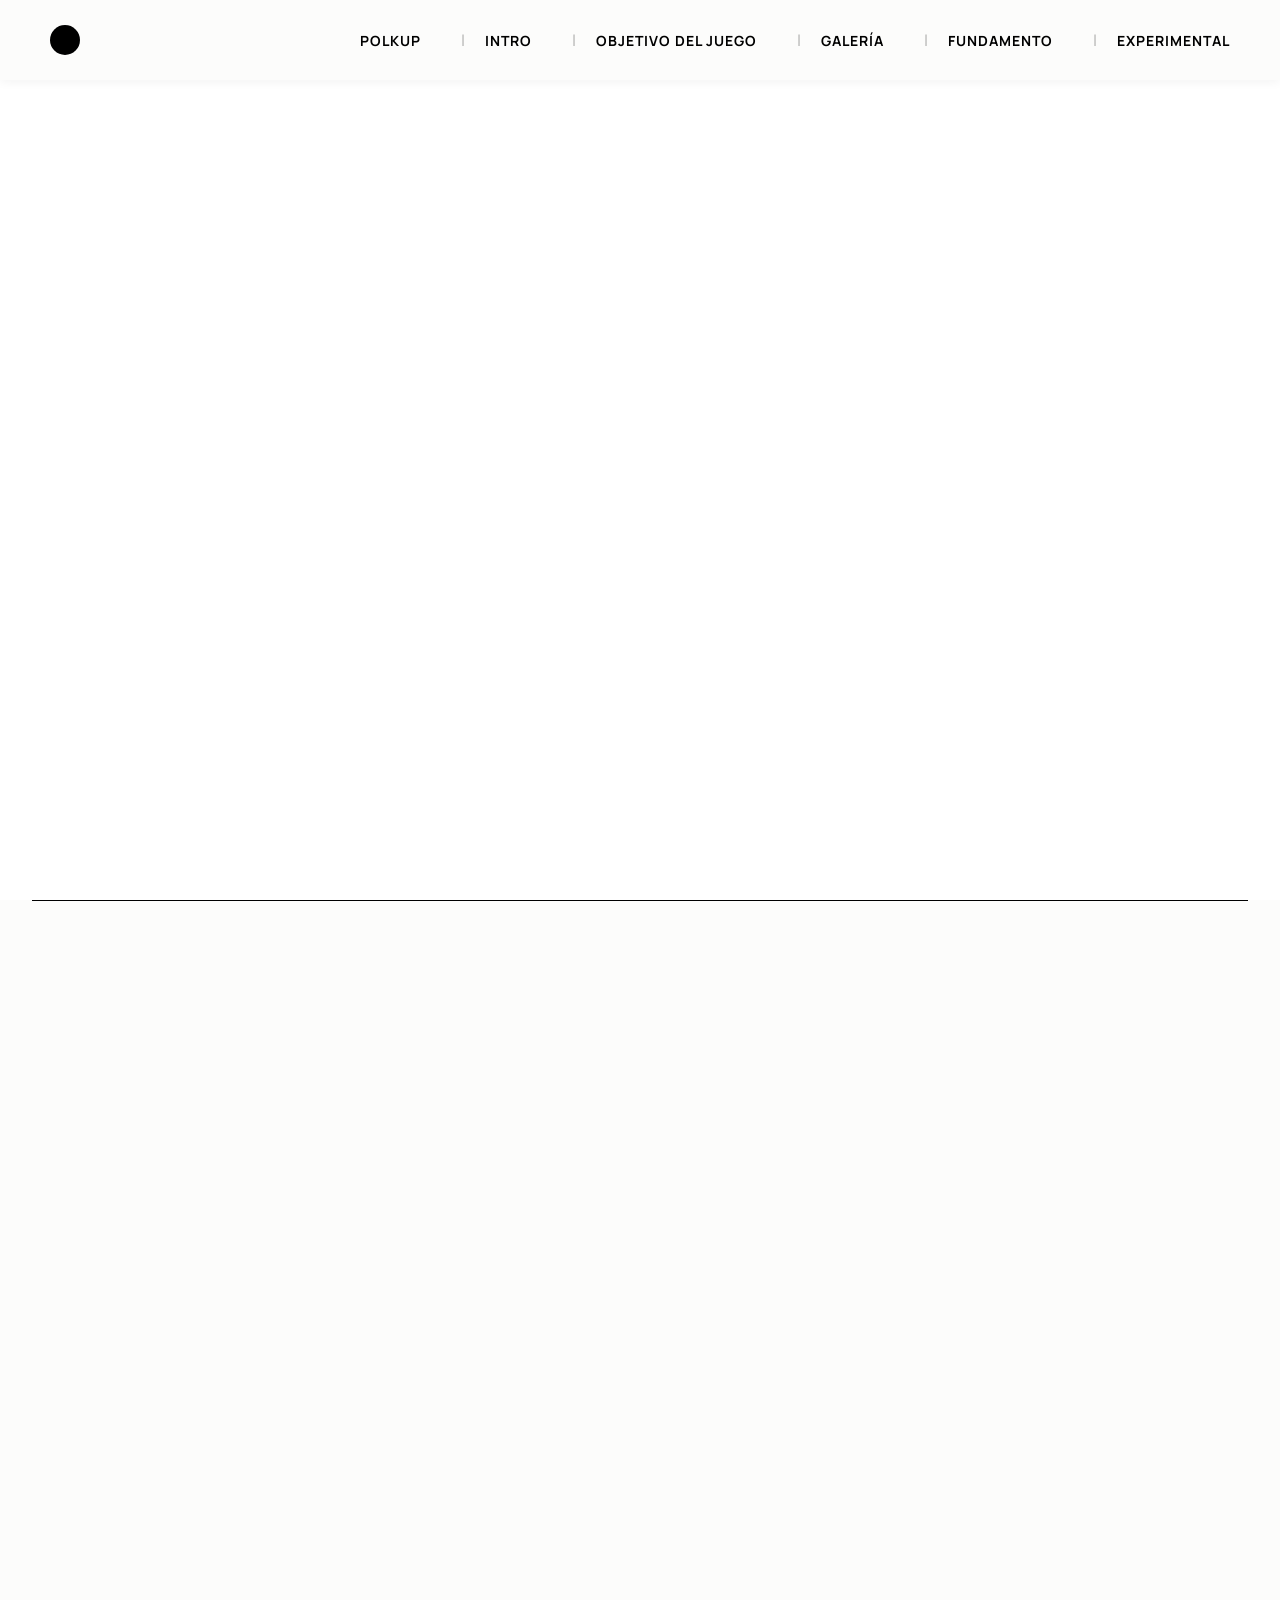
==== commit 07026951: "Update 25/06" ====
--- a/index.html
+++ b/index.html
@@ -26,7 +26,7 @@
       <ul class="header__menu">
         <li><a href="#hero" class="header__link">PolkUp</a></li>
         <li><a href="#tablero" class="header__link">Intro</a></li>
-        <li><a href="#mecanicas" class="header__link">Mecánicas</a></li>
+        <li><a href="#objetivo" class="header__link">Objetivo del juego</a></li>
         <li><a href="#galeria" class="header__link">Galería</a></li>
         <li><a href="#fundamento" class="header__link">Fundamento</a></li>
         <li><a href="#escalador" class="header__link">Experimental</a></li>
@@ -45,7 +45,7 @@
       <ul class="header__menu">
         <li><a href="#hero" class="header__link">PolkUp</a></li>
         <li><a href="#tablero" class="header__link">Intro</a></li>
-        <li><a href="#mecanicas" class="header__link">Mecánicas</a></li>
+        <li><a href="#objetivo" class="header__link">Objetivo del juego</a></li>
         <li><a href="#galeria" class="header__link">Galería</a></li>
         <li><a href="#fundamento" class="header__link">Fundamento</a></li>
         <li><a href="#escalador" class="header__link">Experimental</a></li>
@@ -78,6 +78,10 @@
 
       <canvas class="hero__canvas" id="hero-canvas"></canvas>
 
+      <a href="experimental" class="hero__ascenso-btn" aria-label="Iniciar el ascenso">
+        Iniciar el ascenso
+      </a>
+
     </div> 
   </section>
 
@@ -115,6 +119,41 @@
         <p>Este desarrollo se transformó así en un profundo desafío de diseño de interacción, donde la física del objeto y la experiencia lúdica convergen. El juego propone una estructura viva donde la rotación del eje central y el equilibrio precario de las varillas de apoyo interactúan directamente con las decisiones de los jugadores. Cada movimiento no solo altera la topografía física de la torre, sino que redefine constantemente la perspectiva, el horizonte y el recorrido de los contrincantes, convirtiendo el ascenso en una constante exploración de lo impredecible.</p>
       </div>
     </div>
+
+    <div class="tablero__texto-bloque fade-in" id="objetivo">
+      <h2 class="tablero__subtitulo">Objetivo del juego</h2>
+      <div class="tablero__cuerpo">
+        <p>El objetivo es alcanzar la cima de una torre de niveles independientes que giran sobre un eje central. Utilizando un sistema físico de varillas como únicos puntos de apoyo y anclaje, los jugadores deben asegurar su estabilidad material mientras alteran la estructura del tablero para obstruir a sus oponentes.</p>
+      </div>
+      <div class="tablero__tabla-wrap">
+        <table class="tablero__tabla">
+          <thead>
+            <tr>
+              <th>Componente Físico</th>
+              <th>Función Mecánica</th>
+              <th>Impacto en la Partida</th>
+            </tr>
+          </thead>
+          <tbody>
+            <tr>
+              <td><strong>Eje Central</strong></td>
+              <td>Soporte vertical</td>
+              <td>Vincula los módulos y permite la rotación independiente.</td>
+            </tr>
+            <tr>
+              <td><strong>Niveles Modulares</strong></td>
+              <td>Plataformas móviles</td>
+              <td>Alteran las rutas de paso y los puntos de anclaje disponibles.</td>
+            </tr>
+            <tr>
+              <td><strong>Varillas de Apoyo</strong></td>
+              <td>Herramienta de avance</td>
+              <td>Sustentan físicamente la posición del jugador en la estructura.</td>
+            </tr>
+          </tbody>
+        </table>
+      </div>
+    </div>
  
   </section>
  
@@ -209,9 +248,12 @@
       <div class="galeria__tira" data-tira="0" data-color="#0900ff">
         <div class="galeria__foto-wrap">
           <div class="galeria__foto-inner">
-            <div class="galeria__foto galeria__foto--placeholder">foto 1</div>
-            <div class="galeria__foto galeria__foto--placeholder">foto 2</div>
-            <div class="galeria__foto galeria__foto--placeholder">foto 3</div>
+            <div class="galeria__foto">
+              <img src="assets/ftogaleria_polkup (2).png" alt="Galería foto 1">
+            </div>
+            <div class="galeria__foto">
+              <img src="assets/ftogaleria_polkup (6).png" alt="Galería foto 2">
+            </div>
           </div>
         </div>
       </div>
@@ -219,9 +261,12 @@
       <div class="galeria__tira" data-tira="1" data-color="#ff0000">
         <div class="galeria__foto-wrap">
           <div class="galeria__foto-inner">
-            <div class="galeria__foto galeria__foto--placeholder">foto 4</div>
-            <div class="galeria__foto galeria__foto--placeholder">foto 5</div>
-            <div class="galeria__foto galeria__foto--placeholder">foto 6</div>
+            <div class="galeria__foto">
+              <img src="assets/ftogaleria_polkup (5).png" alt="Galería foto 3">
+            </div>
+            <div class="galeria__foto">
+              <img src="assets/ftogaleria_polkup (4).png" alt="Galería foto 4">
+            </div>
           </div>
         </div>
       </div>
@@ -229,9 +274,12 @@
       <div class="galeria__tira" data-tira="2" data-color="#39ca04">
         <div class="galeria__foto-wrap">
           <div class="galeria__foto-inner">
-            <div class="galeria__foto galeria__foto--placeholder">foto 7</div>
-            <div class="galeria__foto galeria__foto--placeholder">foto 8</div>
-            <div class="galeria__foto galeria__foto--placeholder">foto 9</div>
+            <div class="galeria__foto">
+              <img src="assets/ftogaleria_polkup (3).png" alt="Galería foto 5">
+            </div>
+            <div class="galeria__foto">
+              <img src="assets/ftogaleria_polkup (7).png" alt="Galería foto 6">
+            </div>
           </div>
         </div>
       </div>
@@ -239,9 +287,12 @@
       <div class="galeria__tira" data-tira="3" data-color="#f4e434">
         <div class="galeria__foto-wrap">
           <div class="galeria__foto-inner">
-            <div class="galeria__foto galeria__foto--placeholder">foto 10</div>
-            <div class="galeria__foto galeria__foto--placeholder">foto 11</div>
-            <div class="galeria__foto galeria__foto--placeholder">foto 12</div>
+            <div class="galeria__foto">
+              <img src="assets/ftogaleria_polkup (1).png" alt="Galería foto 7">
+            </div>
+            <div class="galeria__foto">
+              <img src="assets/ftogaleria_polkup (8).png" alt="Galería foto 8">
+            </div>
           </div>
         </div>
       </div>
@@ -261,6 +312,23 @@
 
   <section class="fundamento fade-in" id="fundamento">
     <h2 class="fundamento__titulo">Fundamento</h2>
+
+    
+      <div class="fundamento__sub-bloque">
+        <h4 class="fundamento__h4">Conceptos Escogidos</h4>
+        <p class="fundamento__texto">La columna vertebral de prácticamente cualquier juego de mesa es la exploración del tablero para cumplir con los objetivos planteados. PolkUp se diferencia al salir del plano bidimensional y traer a la mesa una estructura tridimensional que rota en cualquier dirección, mostrando de manera física y visual cómo el camino varía en cada momento. Junto a esto, las cartas que afectan la escalada son un elemento lúdico fundamental para transformar el trayecto hacia la cima en un recorrido tridimensional dinámico.</p>
+      </div>
+
+      <div class="fundamento__sub-bloque">
+        <h4 class="fundamento__h4">Reconceptualización</h4>
+        <p class="fundamento__texto">Esta experiencia experimental no es una réplica virtual 1:1 del juego de mesa, sino una abstracción de sus cualidades físicas traducidas a interacciones a través del código. El proyecto traslada los rasgos centrales del tablero físico —la tridimensionalidad constructiva, el recorrido del escalador, el riesgo del error y el reconocimiento de nodos cromáticos— hacia un entorno digital que exige atención y motricidad adaptativa. Aquí, el código no simula: traduce la tensión, el cálculo táctico y el riesgo lúdico en una interfaz de precisión cinemática.</p>
+        <ul class="fundamento__lista">
+          <li><strong>Tridimensionalidad y Recorrido:</strong> La navegación se desarrolla mediante una exploración continua tridimensional con nodos aleatorios en cada partida. El usuario está obligado a orbitar la cámara y rotar las piezas para descubrir y trazar el camino de la ascensión.</li>
+          <li><strong>Motricidad y Error ante la Anomalía:</strong> La resistencia y tensión de los distintos eventos físicos se digitalizaron para transmitir urgencia. El usuario debe aplicar una respuesta motriz directa a través de clics veloces y prestar atención para reconocer los nodos, recorriendo el espacio y evitando el colapso en la subida.</li>
+        </ul>
+      </div>
+    </div>
+
   </section>
 
   <hr class="divider">
@@ -286,11 +354,7 @@
 
       <div class="escalador__cta">
         <button class="cta-btn" id="cta-comenzar" aria-label="Comenzar experiencia">
-          <span class="cta-btn__circulo-outer">
-            <span class="cta-btn__circulo-inner"></span>
-            <span class="cta-btn__cuadrado"></span>
-            <span class="cta-btn__linea"></span>
-          </span>
+          <span class="cta-btn__circulo"></span>
           <span class="cta-btn__texto">comenzar<br>experiencia</span>
         </button>
       </div>
--- a/style.css
+++ b/style.css
@@ -392,6 +392,42 @@
 .tablero__cuerpo p {
   flex: 1;
 }
+
+/* Tabla Objetivo del juego */
+.tablero__tabla-wrap {
+  margin-top: 40px;
+  overflow-x: auto;
+}
+
+.tablero__tabla {
+  width: 100%;
+  border-collapse: collapse;
+  font-size: 20px;
+  font-weight: 400;
+  line-height: 1.5;
+}
+
+.tablero__tabla th,
+.tablero__tabla td {
+  border: 1px solid #000000;
+  padding: 20px 24px;
+  text-align: left;
+  vertical-align: top;
+}
+
+.tablero__tabla thead th {
+  font-weight: 700;
+  font-size: 20px;
+  background: none;
+}
+
+.tablero__tabla tbody tr td:first-child {
+  font-weight: 700;
+}
+
+.tablero__tabla tbody tr:nth-child(odd) {
+  background: rgba(0, 0, 0, 0.02);
+}
  
 /* ============================================================
    SECCIÓN 3: MECÁNICAS
@@ -524,7 +560,7 @@
   z-index: 2;
 }
 
-/* GIF Animado: Aquí compensamos la diferencia de tamaño del archivo */
+/* GIF Animado; Compensacion de la diferencia de tamaño del archivo */
 #mecanica-niveles .mecanica__imagen--hover {
   transform: translate(-50%, -50%) scale(0.40); 
   opacity: 0;
@@ -610,7 +646,7 @@
 
 .galeria__foto-inner {
   display: grid;
-  grid-template-columns: repeat(3, 1fr);
+  grid-template-columns: repeat(2, 1fr);
   gap: 16px;
 }
 
@@ -708,6 +744,66 @@
   max-width: 500px;
 }
 
+.fundamento__bloque {
+  margin-top: 60px;
+  display: flex;
+  flex-direction: column;
+  gap: 48px;
+}
+
+.fundamento__subtitulo {
+  font-size: 28px;
+  font-weight: 700;
+  line-height: 1.2;
+  text-transform: uppercase;
+  letter-spacing: 0.01em;
+  margin-bottom: 8px;
+}
+
+.fundamento__sub-bloque {
+  display: flex;
+  flex-direction: column;
+  gap: 16px;
+}
+
+.fundamento__h4 {
+  font-size: 22px;
+  font-weight: 700;
+  line-height: 1.2;
+  margin: 0;
+}
+
+.fundamento__texto {
+  font-size: 20px;
+  font-weight: 400;
+  line-height: 1.6;
+  margin: 0;
+}
+
+.fundamento__lista {
+  list-style: none;
+  padding: 0;
+  margin: 0;
+  display: flex;
+  flex-direction: column;
+  gap: 12px;
+}
+
+.fundamento__lista li {
+  font-size: 20px;
+  font-weight: 400;
+  line-height: 1.6;
+  padding-left: 20px;
+  position: relative;
+}
+
+.fundamento__lista li::before {
+  content: "·";
+  position: absolute;
+  left: 0;
+  font-weight: 700;
+}
+
 /* ============================================================
    SECCIÓN 6: ESCALADOR + CTA
    ============================================================ */
@@ -746,7 +842,7 @@
   height: 257px;
 }
 
-/* ── Escalador interactivo ──────────────────────────────── */
+/* ── Escalador interactivo ── */
 .escalador__dibujo--interactivo {
   cursor: pointer;
 }
@@ -792,7 +888,7 @@
   margin-top: -100px;
 }
 
-/* ── Botón CTA ────────────────────────────────────────────── */
+/* ── Botón CTA ── */
 #cta-comenzar {
   opacity: 0;
   pointer-events: none;
@@ -811,7 +907,6 @@
 }
 
 .cta-btn {
-  position: relative;
   display: flex;
   align-items: center;
   gap: 20px;
@@ -819,7 +914,6 @@
   background: none;
   border: none;
   padding: 0;
-  /* Para futuros efectos hover */
   transition: transform 0.3s ease;
 }
 
@@ -827,75 +921,21 @@
   transform: scale(1.04);
 }
 
-.cta-btn:hover .cta-btn__circulo-outer {
-  border-color: #000000;
-  background: rgba(0,0,0,0.04);
-}
-
-/* Círculo exterior (borde) */
-.cta-btn__circulo-outer {
-  position: relative; 
+/* Círculo sólido de color */
+.cta-btn__circulo {
   width: 125px;
   height: 125px;
   border-radius: 50%;
-  border: 3.86px solid #000000;
   flex-shrink: 0;
-  transition: background 0.3s ease;
-}
-
-/* Punto negro interior */
-.cta-btn__circulo-inner {
-  position: absolute;
-  top: 50%;
-  left: 50%;
-  transform: translate(-50%, -50%);
-  width: 24px;
-  height: 24px;
-  background: #000000;
-  border-radius: 50%;
-}
-
-/* Cuadrado giratorio */
-.cta-btn__cuadrado {
-  position: absolute;
-  top: 50%;
-  left: 50%;
-  width: 105px;
-  height: 105px;
-  border: 3px solid #000000;
-  transform: translate(-50%, -50%) scale(0) rotate(0deg);
-  transform-origin: center center;
-  opacity: 0;
-  transition: opacity 0.3s ease, transform 0.3s ease;
-}
-
-.cta-btn:hover .cta-btn__cuadrado {
-  opacity: 1;
-  transform: translate(-50%, -50%) scale(1) rotate(0deg);
-  animation: girar-cuadrado 2s linear infinite;
-}
-
-@keyframes girar-cuadrado {
-  from { transform: translate(-50%, -50%) rotate(0deg); }
-  to   { transform: translate(-50%, -50%) rotate(360deg); }
-}
-
-/* Linea giratoria central */
-.cta-btn__linea {
-  position: absolute;
-  top: 50%;
-  left: 50%;
-  width: 2px;
-  height: 155px;
-  background: #000000;
-  transform: translate(-50%, -50%);
-  opacity: 0;
-  transition: opacity 0.3s ease;
-}
-
-.cta-btn:hover .cta-btn__linea {
-  opacity: 1;
-  animation: girar-cuadrado 2s linear infinite;
+  background: #0900ff;
+  animation: cta-color-cycle 2s steps(1, end) infinite;
+}
+
+@keyframes cta-color-cycle {
+  0%   { background: #0900ff; }
+  25%  { background: #ff0000; }
+  50%  { background: #39ca04; }
+  75%  { background: #f4e434; }
 }
 
 /* Texto del botón */
@@ -904,15 +944,35 @@
   font-weight: 700;
   line-height: 1.1;
   text-align: left;
+  color: #0900ff;
+  white-space: nowrap;
+  animation: cta-color-cycle-text 2s steps(1, end) infinite;
+}
+
+@keyframes cta-color-cycle-text {
+  0%   { color: #0900ff; }
+  25%  { color: #ff0000; }
+  50%  { color: #39ca04; }
+  75%  { color: #f4e434; }
+}
+
+/* ── Transición al hacer click ──────────────────── */
+.cta-btn.is-active .cta-btn__circulo {
+  background: #000000;
+  animation: none;
+  transition: background 0.4s ease;
+}
+
+.cta-btn.is-active .cta-btn__texto {
   color: #000000;
-  white-space: nowrap;
+  animation: none;
 }
 
 /* ── Animación arcoíris del título PolkUp ─────────────────── */
 
 /*
   Cada letra pasa por: negro → COLOR → negro
-  usando steps(1) para que el cambio sea instantáneo, sin mezcla.
+ 
 */
 @keyframes letra-flash {
   0%        { color: #000000; }
@@ -941,7 +1001,7 @@
   animation-fill-mode: forwards, forwards;
 }
 
-/* ── Estado de transición al hacer click ──────────────────── */
+/* ── Transición al hacer click ──────────────────── */
 .cta-btn.is-active .cta-btn__circulo-outer {
   background: #000000;
   transition: background 0.4s ease;
@@ -955,7 +1015,7 @@
    UTILIDADES
    ============================================================ */
 
-/* Clase para animaciones de scroll (se agrega con JS) */
+/* Clase para animaciones de scroll (se agrego en el JS) */
 .fade-in {
   opacity: 0;
   transform: translateY(30px);
@@ -978,7 +1038,7 @@
     transition: none;
   }
 }
-/* Header fijo minimalista */
+/* Header fijo  */
 .header {
   position: fixed;
   top: 0;
@@ -1022,3 +1082,29 @@
   text-transform: uppercase;
 }
 
+/* ── Botón "Iniciar el ascenso" en el hero (esquina inferior derecha) ── */
+.hero__ascenso-btn {
+  position: absolute;
+  bottom: 50px;
+  right: 0px;
+  display: inline-block;
+  padding: 10px 18px;
+  border: 1.5px solid #000000;
+  text-decoration: none;
+  cursor: pointer;
+  font-family: 'Manrope', sans-serif;
+  font-size: 12px;
+  font-weight: 700;
+  color: #000000;
+  text-transform: uppercase;
+  letter-spacing: 1.5px;
+  line-height: 1;
+  white-space: nowrap;
+  z-index: 10;
+  transition: background 0.25s ease, color 0.25s ease;
+}
+
+.hero__ascenso-btn:hover {
+  background: #000000;
+  color: #fcfcfb;
+}
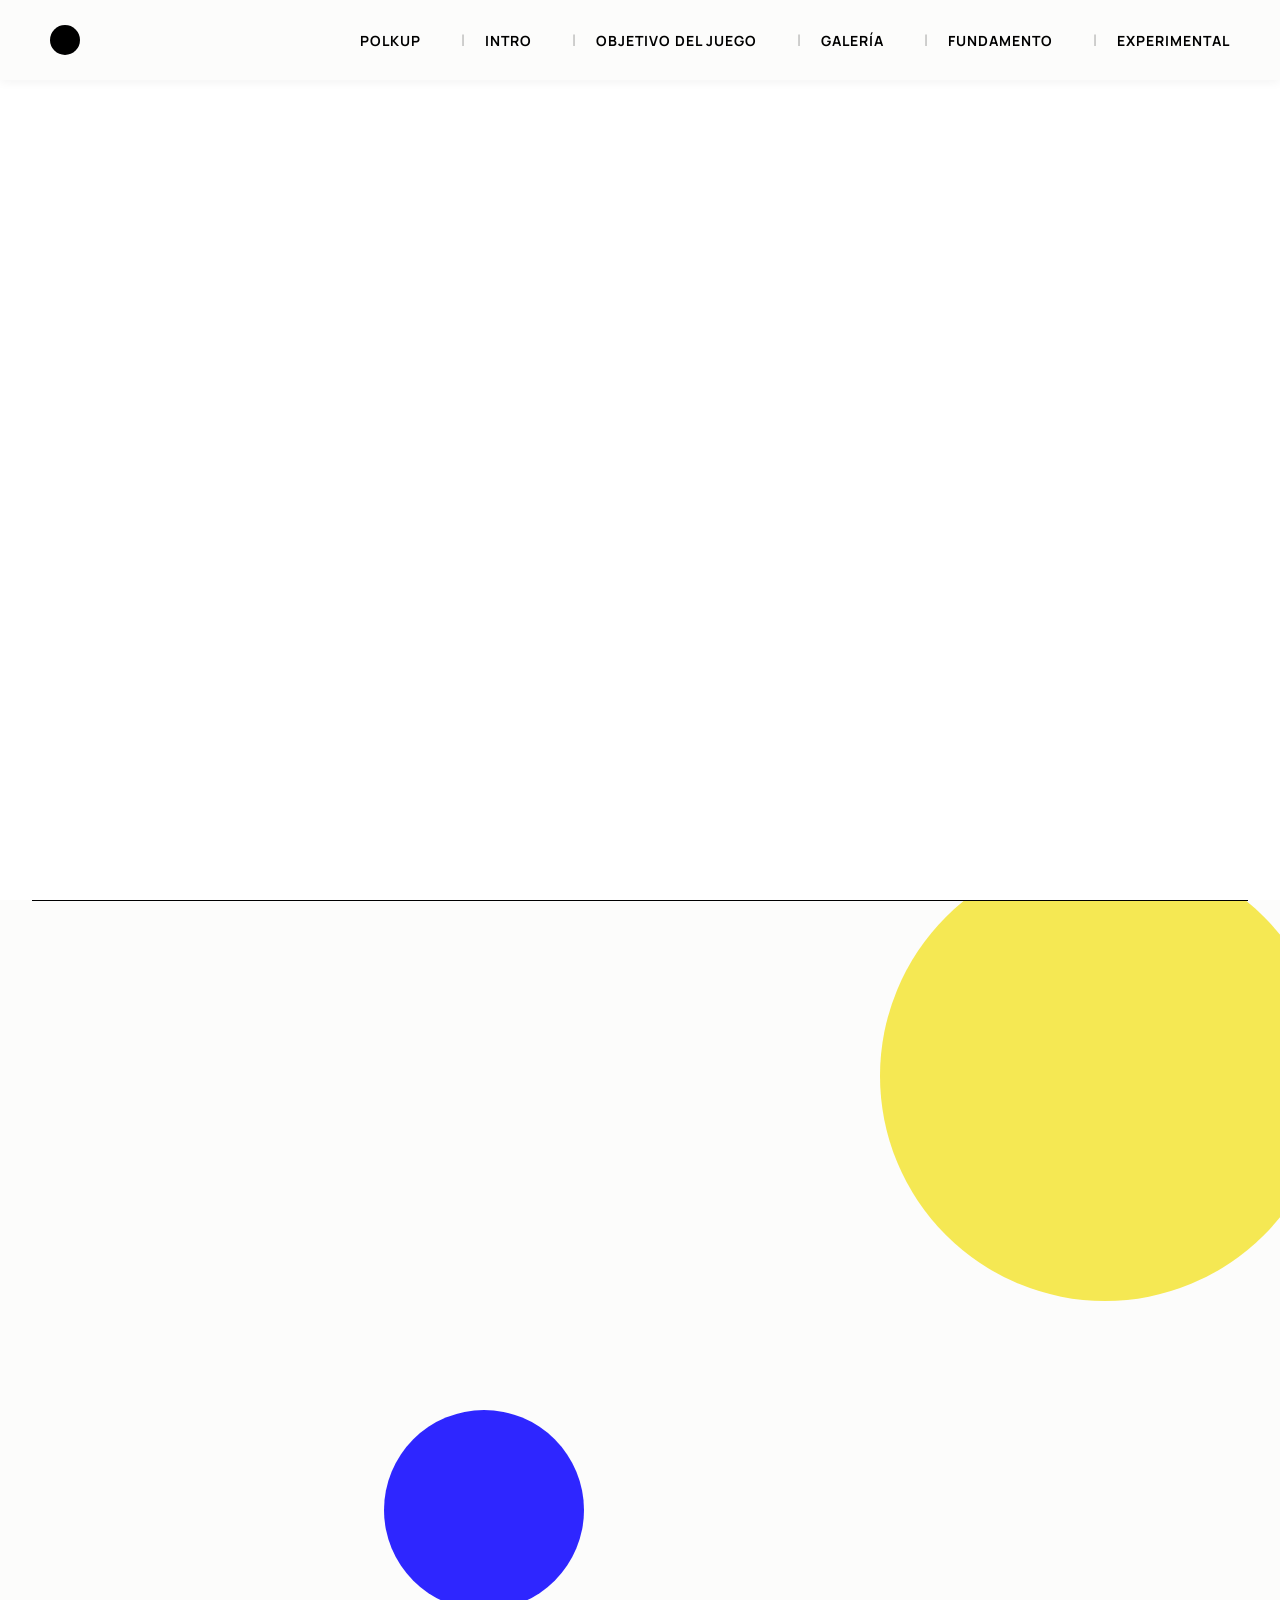
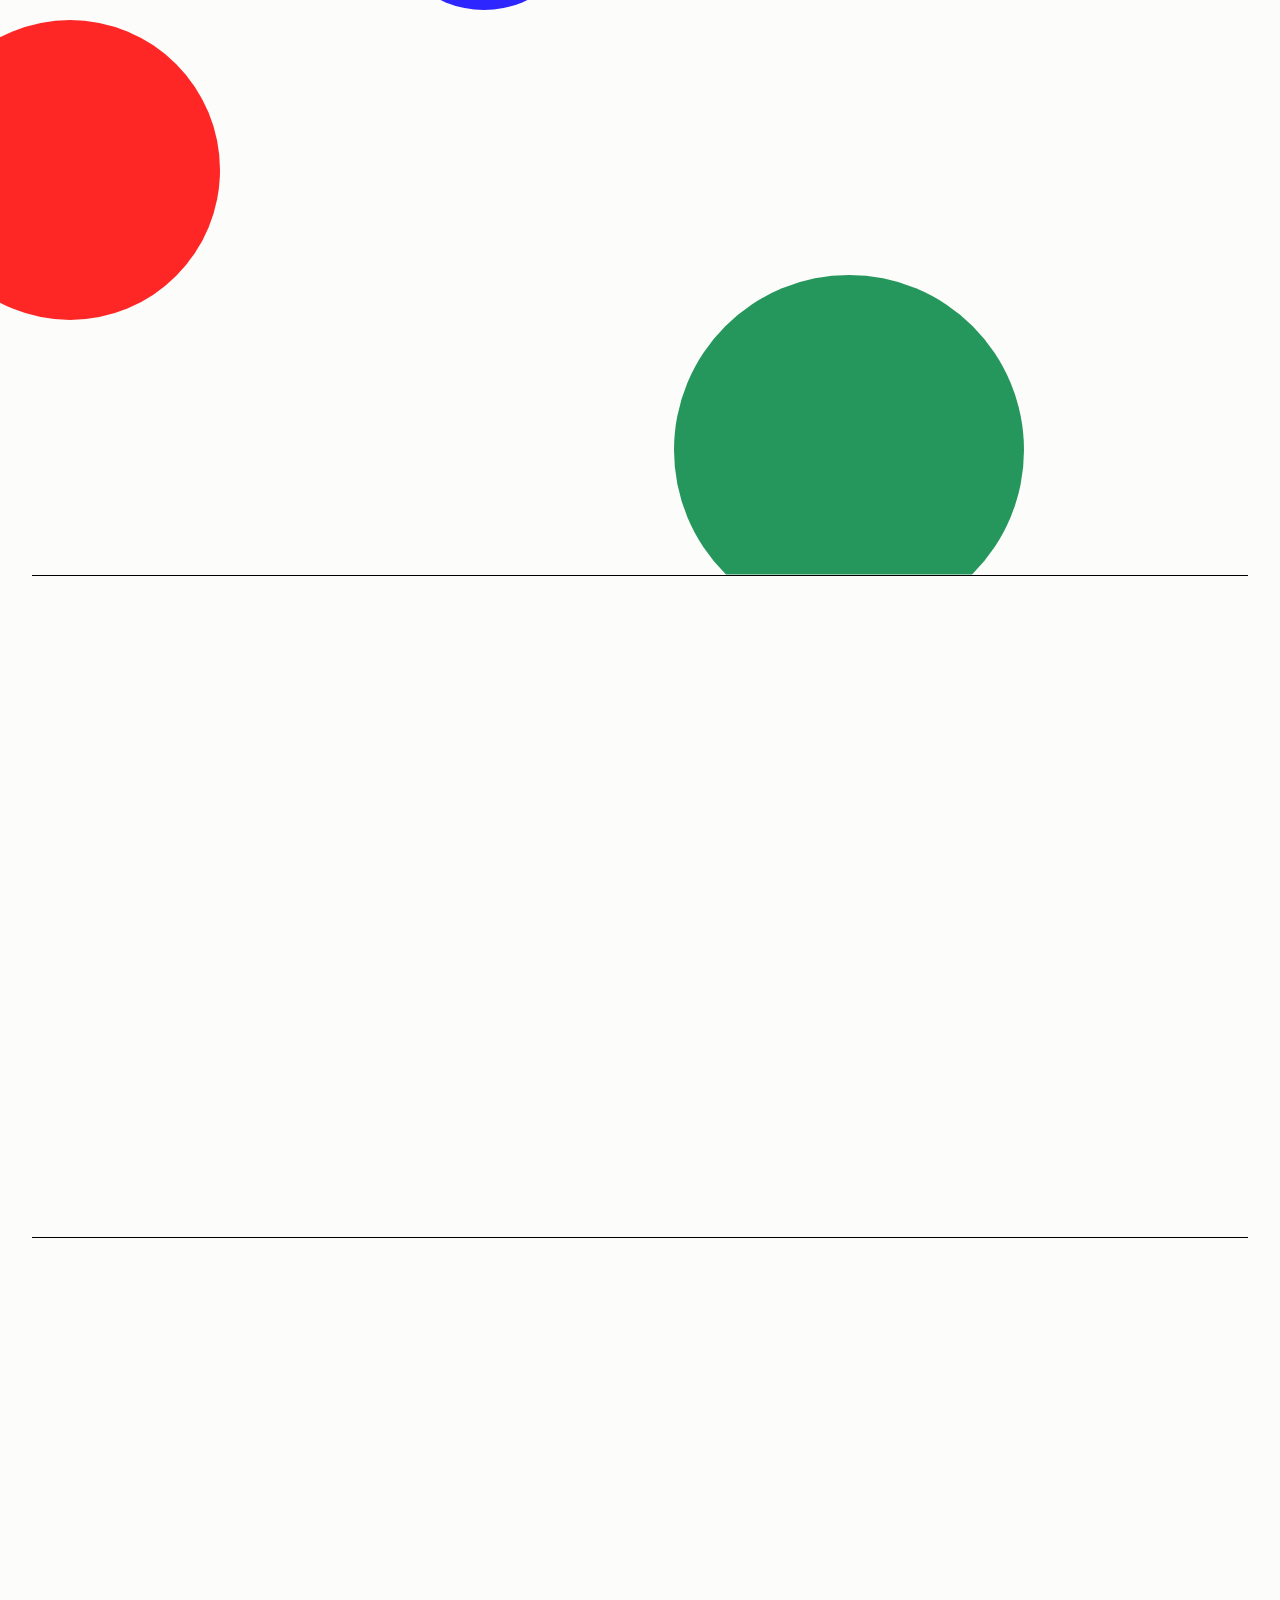
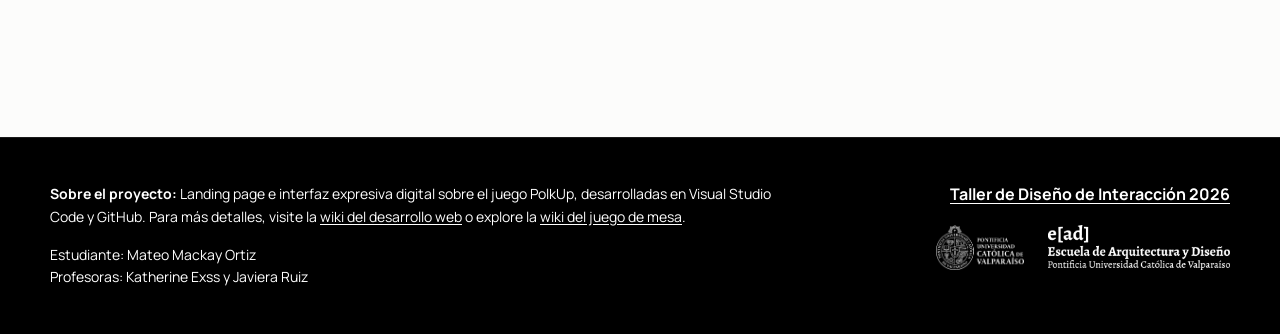
==== commit 40e440e5: "Entrega propuestas digitales" ====
--- a/index.html
+++ b/index.html
@@ -70,9 +70,9 @@
       <div class="hero__text-block hero__text-block--oculto">
         <p class="hero__subtitle">Gira. Adáptate. Asciende.</p>
         <p class="hero__description">
-         Un juego táctico de movimiento tridimensional. 
-         Con solo dos varillas como apoyo, deberás ascender por una torre modular en constante rotación. 
-         Un espacio cambiante donde cada nivel que gira transforma tu ruta hacia la cima.
+         Un <strong>juego táctico de movimiento tridimensional</strong>. 
+         Con solo <strong>dos varillas como apoyo</strong>, deberás ascender por una <strong>torre modular en constante rotación</strong>. 
+         Un <strong>espacio cambiante</strong> donde cada nivel que gira <strong>transforma tu ruta</strong> hacia la cima.
         </p>
       </div>
 
@@ -88,7 +88,27 @@
   <hr class="divider">
 
  <section class="tablero" id="tablero">
- 
+
+    <div class="tablero__bg">
+      <div class="tablero__circulo tablero__circulo--1"></div>
+      <div class="tablero__circulo tablero__circulo--2"></div>
+      <div class="tablero__circulo tablero__circulo--3"></div>
+      <div class="tablero__circulo tablero__circulo--4"></div>
+    </div>
+ 
+    <div class="tablero__texto-bloque fade-in">
+      <h2 class="tablero__subtitulo">Del gesto observado a la tridimensionalidad del juego.</h2>
+      
+      <div class="tablero__grid">
+        <div class="tablero__caja">
+          <p class="tablero__texto"><strong>PolkUp nace de observar cómo el cuerpo interactúa con el espacio</strong>, evolucionando hacia un sistema constructivo modular: una torre de <strong>niveles interconectados</strong> que desafía el tradicional tablero plano.</p>
+        </div>
+        <div class="tablero__caja">
+          <p class="tablero__texto">El juego propone una <strong>estructura viva</strong> donde la <strong>rotación del eje central y el equilibrio de las varillas</strong> responden a las decisiones del jugador. Cada movimiento <strong>altera físicamente la torre y redefine el recorrido</strong>, convirtiendo el ascenso en una <strong>exploración constante de lo impredecible</strong>.</p>
+        </div>
+      </div>
+    </div>
+
     <div class="tablero__frase fade-in">
       <div class="tablero__frase-izq">
         <span>no hay horizonte</span>
@@ -99,31 +119,28 @@
         <span>del ascenso</span>
       </div>
     </div>
- 
+
     <div class="tablero__imagen-wrap fade-in delay-2" data-parallax="0.04">
       <img class="tablero__img tablero__img--1" src="assets/dibujo-horizontal-1-01-10.png" alt="Tablero PolkUp capa 1">
       <img class="tablero__img tablero__img--2" src="assets/dibujo-horizontal-2-01-10.png" alt="Tablero PolkUp capa 2">
       <img class="tablero__img tablero__img--3" src="assets/dibujo-horizontal-3-01-10.png" alt="Tablero PolkUp capa 3">
     </div>
- 
+
     <div class="tablero__leyenda fade-in delay-3">
       <span class="tablero__leyenda-texto">EL TABLERO<br>CAMBIA</span>
       <img class="tablero__leyenda-icono" src="assets/animacionrotacion0.svg" alt="Ícono tablero">
       <span class="tablero__leyenda-texto tablero__leyenda-texto--right">TÚ DECIDES<br>EL CAMINO</span>
     </div>
  
+  </section>
+
+  <hr class="divider">
+
+  <section class="tablero" id="objetivo">
     <div class="tablero__texto-bloque fade-in">
-      <h2 class="tablero__subtitulo">Del gesto observado a la tridimensionalidad del juego.</h2>
-      <div class="tablero__cuerpo">
-        <p>PolkUp nace del estudio del movimiento y de la observación de cómo el cuerpo interactúa con el espacio habitado. El proyecto comenzó explorando la abstracción de un gesto simple y su capacidad para transformar radicalmente una superficie bidimensional. A través de la experimentación con el rigor geométrico y la verticalidad, esa primera búsqueda formal evolucionó hacia un sistema constructivo modular: una torre compuesta por niveles interconectados que desafían la noción tradicional de un tablero estático y plano.</p>
-        <p>Este desarrollo se transformó así en un profundo desafío de diseño de interacción, donde la física del objeto y la experiencia lúdica convergen. El juego propone una estructura viva donde la rotación del eje central y el equilibrio precario de las varillas de apoyo interactúan directamente con las decisiones de los jugadores. Cada movimiento no solo altera la topografía física de la torre, sino que redefine constantemente la perspectiva, el horizonte y el recorrido de los contrincantes, convirtiendo el ascenso en una constante exploración de lo impredecible.</p>
-      </div>
-    </div>
-
-    <div class="tablero__texto-bloque fade-in" id="objetivo">
       <h2 class="tablero__subtitulo">Objetivo del juego</h2>
       <div class="tablero__cuerpo">
-        <p>El objetivo es alcanzar la cima de una torre de niveles independientes que giran sobre un eje central. Utilizando un sistema físico de varillas como únicos puntos de apoyo y anclaje, los jugadores deben asegurar su estabilidad material mientras alteran la estructura del tablero para obstruir a sus oponentes.</p>
+        <p>El objetivo es <strong>alcanzar la cima</strong> de una torre de niveles independientes que <strong>giran sobre un eje central</strong>. Utilizando un sistema físico de varillas como <strong>únicos puntos de apoyo y anclaje</strong>, los jugadores deben <strong>asegurar su estabilidad material</strong> mientras alteran la estructura del tablero para <strong>obstruir a sus oponentes</strong>.</p>
       </div>
       <div class="tablero__tabla-wrap">
         <table class="tablero__tabla">
@@ -137,24 +154,23 @@
           <tbody>
             <tr>
               <td><strong>Eje Central</strong></td>
-              <td>Soporte vertical</td>
-              <td>Vincula los módulos y permite la rotación independiente.</td>
+              <td><strong>Soporte vertical</strong></td>
+              <td>Vincula los módulos y permite la <strong>rotación independiente</strong>.</td>
             </tr>
             <tr>
               <td><strong>Niveles Modulares</strong></td>
-              <td>Plataformas móviles</td>
-              <td>Alteran las rutas de paso y los puntos de anclaje disponibles.</td>
+              <td><strong>Plataformas móviles</strong></td>
+              <td>Alteran las rutas de paso y los <strong>puntos de anclaje</strong> disponibles.</td>
             </tr>
             <tr>
               <td><strong>Varillas de Apoyo</strong></td>
-              <td>Herramienta de avance</td>
-              <td>Sustentan físicamente la posición del jugador en la estructura.</td>
+              <td><strong>Herramienta de avance</strong></td>
+              <td>Sustentan físicamente la <strong>posición del jugador</strong> en la estructura.</td>
             </tr>
           </tbody>
         </table>
       </div>
     </div>
- 
   </section>
  
   <hr class="divider">
@@ -171,8 +187,7 @@
       </div>
       <h3 class="mecanica__titulo">EJE</h3>
       <p class="mecanica__texto">
-        Todo gira en torno a un centro.
-        El eje organiza el espacio y da sentido al movimiento
+        <strong>Todo gira en torno a un centro</strong>. El eje <strong>organiza el espacio</strong> y da sentido al movimiento.
       </p>
     </div>
  
@@ -184,7 +199,7 @@
       </div>
       <h3 class="mecanica__titulo">GIRO</h3>
       <p class="mecanica__texto">
-        Al girar, el jugador transforma su entorno y descubre nuevas posibilidades.
+        Al girar, el jugador <strong>transforma su entorno</strong> y descubre <strong>nuevas posibilidades</strong>.
       </p>
     </div>
  
@@ -197,7 +212,7 @@
       </div>
       <h3 class="mecanica__titulo">NIVELES</h3>
       <p class="mecanica__texto">
-        Cada nivel es un desafío. Ascender implica adaptarse y elegir el próximo paso
+        Cada nivel es un <strong>desafío</strong>. Ascender implica <strong>adaptarse</strong> y <strong>elegir el próximo paso</strong>.
       </p>
     </div>
  
@@ -209,7 +224,7 @@
       </div>
       <h3 class="mecanica__titulo">DECISIÓN</h3>
       <p class="mecanica__texto">
-        No existe un único camino. Cada decisión cambia el recorrido y redefine el horizonte
+        <strong>No existe un único camino</strong>. Cada decisión <strong>cambia el recorrido</strong> y redefine el horizonte.
       </p>
     </div>
  
@@ -221,7 +236,7 @@
       </div>
       <h3 class="mecanica__titulo">META</h3>
       <p class="mecanica__texto">
-        El objetivo está arriba, pero el camino se construye en cada movimiento.
+        El <strong>objetivo está arriba</strong>, pero el camino se <strong>construye en cada movimiento</strong>.
       </p>
     </div>
  
@@ -233,7 +248,7 @@
  
   <section class="galeria fade-in" id="galeria">
 
-    <h2 class="galeria__titulo">Cada nivel,<br>es una nueva perspectiva</h2>
+    <h2 class="galeria__titulo">Cada nivel,<br>es una <strong>nueva perspectiva</strong></h2>
 
     <button class="galeria__btn galeria__btn--izq" id="galeria-izq" aria-label="Tira anterior">
       <span class="galeria__btn-circulo" id="btn-color-izq"></span>
@@ -311,24 +326,35 @@
   <hr class="divider">
 
   <section class="fundamento fade-in" id="fundamento">
-    <h2 class="fundamento__titulo">Fundamento</h2>
-
     
-      <div class="fundamento__sub-bloque">
-        <h4 class="fundamento__h4">Conceptos Escogidos</h4>
-        <p class="fundamento__texto">La columna vertebral de prácticamente cualquier juego de mesa es la exploración del tablero para cumplir con los objetivos planteados. PolkUp se diferencia al salir del plano bidimensional y traer a la mesa una estructura tridimensional que rota en cualquier dirección, mostrando de manera física y visual cómo el camino varía en cada momento. Junto a esto, las cartas que afectan la escalada son un elemento lúdico fundamental para transformar el trayecto hacia la cima en un recorrido tridimensional dinámico.</p>
-      </div>
-
-      <div class="fundamento__sub-bloque">
-        <h4 class="fundamento__h4">Reconceptualización</h4>
-        <p class="fundamento__texto">Esta experiencia experimental no es una réplica virtual 1:1 del juego de mesa, sino una abstracción de sus cualidades físicas traducidas a interacciones a través del código. El proyecto traslada los rasgos centrales del tablero físico —la tridimensionalidad constructiva, el recorrido del escalador, el riesgo del error y el reconocimiento de nodos cromáticos— hacia un entorno digital que exige atención y motricidad adaptativa. Aquí, el código no simula: traduce la tensión, el cálculo táctico y el riesgo lúdico en una interfaz de precisión cinemática.</p>
-        <ul class="fundamento__lista">
-          <li><strong>Tridimensionalidad y Recorrido:</strong> La navegación se desarrolla mediante una exploración continua tridimensional con nodos aleatorios en cada partida. El usuario está obligado a orbitar la cámara y rotar las piezas para descubrir y trazar el camino de la ascensión.</li>
-          <li><strong>Motricidad y Error ante la Anomalía:</strong> La resistencia y tensión de los distintos eventos físicos se digitalizaron para transmitir urgencia. El usuario debe aplicar una respuesta motriz directa a través de clics veloces y prestar atención para reconocer los nodos, recorriendo el espacio y evitando el colapso en la subida.</li>
-        </ul>
-      </div>
-    </div>
-
+    <div class="fundamento__bg">
+      <div class="fundamento__circulo fundamento__circulo--1"></div>
+      <div class="fundamento__circulo fundamento__circulo--2"></div>
+      <div class="fundamento__circulo fundamento__circulo--3"></div>
+      <div class="fundamento__circulo fundamento__circulo--4"></div>
+    </div>
+
+    <div class="fundamento__contenido">
+      <h2 class="fundamento__titulo">Fundamento</h2>
+
+      <div class="fundamento__grid">
+        
+        <div class="fundamento__caja">
+          <h4 class="fundamento__h4">Conceptos Escogidos</h4>
+          <p class="fundamento__texto">La columna vertebral de prácticamente cualquier juego de mesa es la <strong>exploración del tablero</strong> para cumplir con los objetivos planteados. PolkUp se diferencia al salir del plano bidimensional y traer a la mesa una <strong>estructura tridimensional que rota en cualquier dirección</strong>, mostrando de manera física y visual cómo el camino varía en cada momento. Junto a esto, las cartas que afectan la escalada son un elemento lúdico fundamental para transformar el trayecto hacia la cima en un <strong>recorrido tridimensional dinámico</strong>.</p>
+        </div>
+
+        <div class="fundamento__caja">
+          <h4 class="fundamento__h4">Reconceptualización</h4>
+          <p class="fundamento__texto">Esta experiencia experimental <strong>no es una réplica virtual 1:1</strong> del juego de mesa, sino una <strong>abstracción de sus cualidades físicas</strong> traducidas a interacciones a través del código. El proyecto traslada los rasgos centrales del tablero físico —la tridimensionalidad constructiva, el recorrido del escalador, el riesgo del error y el reconocimiento de nodos cromáticos— hacia un <strong>entorno digital que exige atención y motricidad adaptativa</strong>. Aquí, el código no simula: traduce la tensión, el cálculo táctico y el riesgo lúdico en una <strong>interfaz de precisión cinemática</strong>.</p>
+          <ul class="fundamento__lista">
+            <li><strong>Tridimensionalidad y Recorrido:</strong> La navegación se desarrolla mediante una exploración continua tridimensional con nodos aleatorios en cada partida. El usuario está obligado a <strong>orbitar la cámara y rotar las piezas</strong> para descubrir y trazar el camino de la ascensión.</li>
+            <li><strong>Motricidad y Error:</strong> La resistencia y tensión de los distintos eventos físicos se digitalizaron para <strong>transmitir urgencia</strong>. El usuario debe aplicar una <strong>respuesta motriz directa</strong> a través de clics veloces y prestar atención para evitar el colapso.</li>
+          </ul>
+        </div>
+
+      </div>
+    </div>
   </section>
 
   <hr class="divider">
@@ -364,14 +390,32 @@
 
   <hr class="divider divider--footer">
 
+  <div id="custom-cursor"></div>
+
   <script type="module" src="script.js"></script>
 
-  <!-- Cursor personalizado -->
-  <div id="custom-cursor"></div>
-
-  <script type="module" src="script.js"></script>
-</body>
-</html>
-
+  <footer class="footer">
+    <div class="footer__container">
+      
+      <div class="footer__left">
+        <p class="footer__text">
+          <strong>Sobre el proyecto:</strong> Landing page e interfaz expresiva digital sobre el juego PolkUp, desarrolladas en Visual Studio Code y GitHub. Para más detalles, visite la <a href="https://wiki.ead.pucv.cl/U3_Taller_IxD_-_Mateo_Mackay" class="footer__link" target="_blank" rel="noopener noreferrer">wiki del desarrollo web</a> o explore la <a href="https://wiki.ead.pucv.cl/PolkUp" class="footer__link" target="_blank" rel="noopener noreferrer">wiki del juego de mesa</a>.
+        </p>
+        <p class="footer__credits">
+          Estudiante: Mateo Mackay Ortiz<br>
+          Profesoras: Katherine Exss y Javiera Ruiz
+        </p>
+      </div>
+
+      <div class="footer__right">
+        <a href="https://wiki.ead.pucv.cl/Taller_de_Dise%C3%B1o_de_Interacci%C3%B3n_2026" class="footer__link-title" target="_blank" rel="noopener noreferrer">Taller de Diseño de Interacción 2026</a>
+        <div class="footer__logos">
+          <img src="assets/logo universidad.png" alt="Logo PUCV" class="footer__logo">
+          <img src="assets/logo ead.png" alt="Logo ead" class="footer__logo">
+        </div>
+      </div>
+
+    </div>
+  </footer>
 </body>
 </html>
--- a/style.css
+++ b/style.css
@@ -21,7 +21,7 @@
   background: #fcfcfb;
   color: #000000;
   scroll-behavior: smooth;
-  scroll-padding-top: 100px; /* Evita que el menú tape el título al scrollear */
+  scroll-padding-top: 100px;
 }
 
 body {
@@ -61,20 +61,19 @@
   top: 0;
   left: 0;
   width: 100%;
-  height: 100px; /* Definimos una altura fija para la barra */
-  padding: 0 50px; /* Padding lateral */
+  height: 100px;
+  padding: 0 50px;
   display: flex;
   justify-content: space-between;
   align-items: center;
-  z-index: 1000; /* Asegura que esté siempre por encima de todo */
-  background-color: #fcfcfb; /* Fondo blanco */
-  box-shadow: 0 4px 15px rgba(0,0,0,0.05); /* Sombrita sutil para separar del scroll */
-}
-
-/* Ajuste para el logo y menú */
+  z-index: 1000;
+  background-color: #fcfcfb;
+  box-shadow: 0 4px 15px rgba(0,0,0,0.05);
+}
+
 .header__logo {
   display: block;
-  width: 40px; /* Un poco más pequeño para que entre bien en los 100px de alto */
+  width: 40px;
   height: 40px;
   background: #000000;
   border-radius: 50%;
@@ -99,7 +98,6 @@
   gap: 20px;
 }
 
-/* Crea la línea | automáticamente entre los links */
 .header__menu li:not(:last-child)::after {
   content: "|";
   color: #000000;
@@ -128,7 +126,7 @@
 .hero {
   position: relative;
   width: 100%;
-  height: 100vh; /* Obliga a que solo se vea esta sección al inicio */
+  height: 100vh;
   display: flex;
   align-items: center; 
   justify-content: center; 
@@ -136,18 +134,15 @@
   background: #fcfcfb;
 }
 
-/* El contenedor que bloquea la vista perfecta */
 .hero__container {
   position: relative;
   width: 1440px;
   height: 680px;
   flex-shrink: 0;
-  /* La magia: Escala dinámicamente según la ventana */
   transform: scale(min(calc(100vw / 1440), calc(100vh / 680)));
   transform-origin: center center;
 }
 
-/* Botón de reseteo de cámara (esquina superior derecha) */
 .hero__reset-btn {
   position: absolute;
   top: 70px;
@@ -173,14 +168,13 @@
 }
 
 @keyframes ciclo-arcoiris {
-  0%   { background-color: #ff0000; } /* Rojo */
-  25%  { background-color: #39ca04; } /* Verde */
-  50%  { background-color: #0900ff; } /* Azul */
-  75%  { background-color: #f4e434; } /* Amarillo */
-  100% { background-color: #ff0000; } /* Vuelve al Rojo */
-}
-
-/* Título PolkUp */
+  0%   { background-color: #ff0000; }
+  25%  { background-color: #39ca04; }
+  50%  { background-color: #0900ff; }
+  75%  { background-color: #f4e434; }
+  100% { background-color: #ff0000; }
+}
+
 .hero__title {
   position: absolute;
   top: 85px;
@@ -192,7 +186,6 @@
   color: #000000;
 }
 
-/* Bloque de texto izquierdo */
 .hero__text-block {
   position: absolute;
   top: 320px;
@@ -213,18 +206,16 @@
   line-height: 1.5;
 }
 
-/* Modelo 3D canvas en el hero */
 .hero__canvas {
   position: absolute;
   top: -346px;
   left: 300px;
   width: 1514px;
   height: 1384px;
-  pointer-events: auto; /* Mantiene tu página a salvo de bloqueos de scroll */
+  pointer-events: auto;
   display: block;
 }
 
-/* Título y texto ocultos hasta que termina la intro */
 .hero__title--oculto,
 .hero__text-block--oculto {
   opacity: 0;
@@ -237,7 +228,6 @@
   transform: translateY(0);
 }
 
-/* ── Pantalla de intro bloqueante ─────────────────────────── */
 .intro {
   position: fixed;
   top: 0;
@@ -277,7 +267,6 @@
   transition: opacity 0.8s ease;
 }
 
-/* Header oculto durante la intro */
 .header--oculto {
   opacity: 0;
   pointer-events: none;
@@ -290,13 +279,69 @@
 
 
 /* ============================================================
-   SECCIÓN 2: TABLERO
+   SECCIÓN 2: TABLERO (Intro)
    ============================================================ */
 .tablero {
+  position: relative;
   padding: 40px 32px 20px;
-}
- 
-/* Frase en dos columnas */
+  clip-path: inset(0 -100vw 0 -100vw);
+  background-color: #fcfcfb;
+}
+
+/* Protege el z-index de los elementos por encima del fondo */
+.tablero > div:not(.tablero__bg) {
+  position: relative;
+  z-index: 1;
+}
+
+/* --- Animación de Fondo Intro --- */
+.tablero__bg {
+  position: absolute;
+  top: 0; left: 0; width: 100%; height: 100%;
+  z-index: 0;
+  pointer-events: none;
+}
+
+.tablero__circulo {
+  position: absolute;
+  border-radius: 50%;
+  mix-blend-mode: multiply;
+  opacity: 0.85;
+  animation: flotar 22s infinite ease-in-out alternate;
+}
+
+.tablero__circulo--1 {
+  width: 450px; height: 450px;
+  background-color: #f4e434; /* Amarillo (Cambiado por Azul) */
+  top: -50px; right: -50px;
+  animation-duration: 24s;
+}
+
+.tablero__circulo--2 {
+  width: 300px; height: 300px;
+  background-color: #ff0000; /* Rojo */
+  bottom: 20%; left: -80px;
+  animation-delay: -4s;
+  animation-duration: 18s;
+}
+
+.tablero__circulo--3 {
+  width: 200px; height: 200px;
+  background-color: #0900ff; /* Azul (Cambiado por Amarillo) */
+  top: 40%; left: 30%;
+  animation-delay: -8s;
+  animation-duration: 20s;
+}
+
+.tablero__circulo--4 {
+  width: 350px; height: 350px;
+  background-color: #00853F; /* Verde */
+  bottom: -50px; right: 20%;
+  animation-delay: -12s;
+  animation-duration: 26s;
+}
+
+/* --- Textos y Cajas Intro --- */
 .tablero__frase {
   display: flex;
   justify-content: space-between;
@@ -317,7 +362,6 @@
   text-align: right;
 }
  
-/* Imagen del tablero (3 capas) */
 .tablero__imagen-wrap {
   position: relative;
   width: 100%;
@@ -334,12 +378,10 @@
   object-fit: cover;
 }
  
-/* Las 3 capas se superponen; la primera es el fondo de color (agrandar para que quede bien el parallax) */
 .tablero__img--1 { z-index: 3; }
 .tablero__img--2 { z-index: 2; }
 .tablero__img--3 { z-index: 1; }
  
-/* Leyenda inferior */
 .tablero__leyenda {
   display: flex;
   align-items: center;
@@ -367,7 +409,6 @@
   object-fit: contain;
 }
  
-/* Subtítulo + cuerpo de texto al pie del tablero */
 .tablero__texto-bloque {
   padding: 60px 0 40px;
 }
@@ -379,9 +420,42 @@
   margin-bottom: 32px;
   max-width: 820px;
 }
- 
+
+/* Grilla a dos columnas para la Intro */
+.tablero__grid {
+  display: grid;
+  grid-template-columns: repeat(2, 1fr);
+  gap: 40px;
+  max-width: 1200px;
+  margin: 0 auto;
+}
+
+.tablero__caja {
+  background: #ffffff;
+  border: 3px solid #000000;
+  padding: 40px;
+  display: flex;
+  flex-direction: column;
+  justify-content: center;
+  gap: 20px;
+  box-shadow: 12px 12px 0px rgba(0,0,0,1);
+  transition: transform 0.3s ease, box-shadow 0.3s ease;
+}
+
+.tablero__caja:hover {
+  transform: translate(-4px, -4px);
+  box-shadow: 16px 16px 0px rgba(0,0,0,1);
+}
+
+.tablero__texto {
+  font-size: 20px;
+  font-weight: 400;
+  line-height: 1.6;
+  margin: 0;
+}
+
 .tablero__cuerpo {
-  font-size: 23px;
+  font-size: 20px;
   font-weight: 400;
   line-height: 1.6;
   max-width: 100%;
@@ -393,7 +467,6 @@
   flex: 1;
 }
 
-/* Tabla Objetivo del juego */
 .tablero__tabla-wrap {
   margin-top: 40px;
   overflow-x: auto;
@@ -449,7 +522,6 @@
   gap: 0;
 }
  
-/* Separador vertical entre mecánicas */
 .mecanica__separador {
   width: 1px;
   background: #000000;
@@ -457,7 +529,6 @@
   flex-shrink: 0;
 }
  
-/* Cada mecánica */
 .mecanica {
   flex: 1;
   display: flex;
@@ -474,7 +545,6 @@
   padding-right: 0;
 }
  
-/* Imagen de la mecánica */
 .mecanica__imagen-wrap {
   position: relative;
   width: 100%;
@@ -492,23 +562,18 @@
   transition: transform 0.3s ease, opacity 0.2s ease;
 }
  
-/* Título EJE / GIRO / etc. */
 .mecanica__titulo {
   font-size: 35px;
   font-weight: 600;
   margin-bottom: 16px;
 }
  
-/* Descripción */
 .mecanica__texto {
   font-size: 23px;
   font-weight: 400;
   line-height: 1.4;
 }
  
-/* ── Animaciones Hover mecánicas ──────────────────────────────────────── */
- 
-/* EJE — péndulo */
 #mecanica-eje .mecanica__imagen {
   transform-origin: top center;
   transition: transform 0.0s;
@@ -523,7 +588,6 @@
   100% { transform: rotate(0deg); }
 }
  
-/* GIRO — rotación 360° */
 #mecanica-giro .mecanica__imagen-wrap:hover .mecanica__imagen {
   animation: girar360 1s linear infinite;
 }
@@ -532,17 +596,15 @@
   to   { transform: rotate(360deg); }
 }
  
-/* NIVELES — Contenedor relativo para evitar saltos */
 #mecanica-niveles .mecanica__imagen-wrap {
   position: relative;
   width: 100%;
-  height: 240px; /* Forzamos un alto fijo al contenedor para que no se mueva */
+  height: 240px;
   display: flex;
   justify-content: center;
   align-items: center;
 }
 
-/* Base común para ambas imágenes */
 #mecanica-niveles .mecanica__imagen-wrap .mecanica__imagen {
   position: absolute;
   top: 50%;
@@ -553,34 +615,27 @@
   transition: opacity 0.2s ease-in-out, transform 0.2s ease-in-out;
 }
 
-/* Imagen Estática: Centrada normal */
 #mecanica-niveles .mecanica__imagen--static {
   transform: translate(-50%, -50%) scale(1);
   opacity: 1;
   z-index: 2;
 }
 
-/* GIF Animado; Compensacion de la diferencia de tamaño del archivo */
 #mecanica-niveles .mecanica__imagen--hover {
   transform: translate(-50%, -50%) scale(0.40); 
   opacity: 0;
   z-index: 1;
 }
 
-/* ── COMPORTAMIENTO HOVER ── */
-
-/* Desaparece la estática */
 #mecanica-niveles .mecanica__imagen-wrap:hover .mecanica__imagen--static {
   opacity: 0;
 }
 
-/* Aparece el GIF manteniendo su escala de compensación */
 #mecanica-niveles .mecanica__imagen-wrap:hover .mecanica__imagen--hover {
   opacity: 1;
-  transform: translate(-50%, -50%) scale(0.85); /* Debe tener el mismo scale de arriba */
-}
- 
-/* DECISIÓN — crece y rota en loop */
+  transform: translate(-50%, -50%) scale(0.85);
+}
+ 
 #mecanica-decision .mecanica__imagen-wrap:hover .mecanica__imagen {
   animation: crecer-rotar 1.5s ease-in-out infinite;
 }
@@ -590,7 +645,6 @@
   100% { transform: scale(1)    rotate(360deg); }
 }
  
-/* META — sube levemente */
 #mecanica-meta .mecanica__imagen-wrap:hover .mecanica__imagen {
   animation: subir 0.8s ease-in-out infinite alternate;
 }
@@ -664,21 +718,9 @@
   display: block;
 }
 
-.galeria__foto--placeholder {
-  background: #f0f0f0;
-  display: flex;
-  align-items: center;
-  justify-content: center;
-  font-size: 18px;
-  font-weight: 500;
-  color: #aaaaaa;
-  font-family: 'Manrope', sans-serif;
-}
-
-/* Botones laterales — centrados verticalmente respecto al contenedor */
 .galeria__btn {
   position: absolute;
-  top: calc(60px + 338px); /* titulo + mitad de la galeria aprox */
+  top: calc(60px + 338px);
   transform: translateY(-50%);
   z-index: 10;
   cursor: pointer;
@@ -706,7 +748,6 @@
   transform: scale(1.1);
 }
 
-/* Indicadores */
 .galeria__indicadores {
   display: flex;
   gap: 12px;
@@ -730,47 +771,117 @@
 }
 
 /* ============================================================
-   SECCIÓN 5: FUNDAMENTO
+   SECCIÓN 5: FUNDAMENTO (Estilo Bauhaus/Brutalista Centrado)
    ============================================================ */
 .fundamento {
-  padding: 80px 32px;
-  min-height: 300px;
+  position: relative;
+  padding: 100px 72px;
+  min-height: 500px;
+  clip-path: inset(0 -100vw 0 -100vw);
+  background-color: #fcfcfb;
+}
+
+/* --- Animación de Fondo Sólida y Equilibrada --- */
+.fundamento__bg {
+  position: absolute;
+  top: 0; left: 0; width: 100%; height: 100%;
+  z-index: 0;
+  pointer-events: none;
+}
+
+.fundamento__circulo {
+  position: absolute;
+  border-radius: 50%;
+  mix-blend-mode: multiply;
+  opacity: 0.85;
+  animation: flotar 22s infinite ease-in-out alternate;
+}
+
+.fundamento__circulo--1 {
+  width: 440px; height: 450px;
+  background-color: #f4e434; /* Amarillo (Cambiado por Azul) */
+  top: -80px; left: -80px;
+  animation-duration: 20s;
+}
+
+.fundamento__circulo--2 {
+  width: 360px; height: 360px;
+  background-color: #ff0000; /* Rojo */
+  bottom: -60px; right: 4%;
+  animation-delay: -5s;
+  animation-duration: 24s;
+}
+
+/* Círculo Amarillo ajustado a la esquina superior derecha */
+.fundamento__circulo--3 {
+  width: 260px; height: 250px;
+  background-color: #0900ff; /* Azul (Cambiado por Amarillo) */
+  top: -40px; right: 8%; left: auto;
+  animation-delay: -10s;
+  animation-duration: 18s;
+}
+
+.fundamento__circulo--4 {
+  width: 320px; height: 320px;
+  background-color: #00853F; /* Verde */
+  bottom: 25%; left: -50px;
+  animation-delay: -14s;
+  animation-duration: 26s;
+}
+
+@keyframes flotar {
+  0%   { transform: translate(0, 0) scale(1); }
+  33%  { transform: translate(50px, -30px) scale(1.08); }
+  66%  { transform: translate(-30px, 50px) scale(0.96); }
+  100% { transform: translate(0, 0) scale(1); }
+}
+
+/* --- Contenido Centrado --- */
+.fundamento__contenido {
+  position: relative;
+  z-index: 1;
 }
 
 .fundamento__titulo {
-  font-size: 40px;
-  font-weight: 600;
-  line-height: 1.2;
-  max-width: 500px;
-}
-
-.fundamento__bloque {
-  margin-top: 60px;
-  display: flex;
-  flex-direction: column;
-  gap: 48px;
-}
-
-.fundamento__subtitulo {
-  font-size: 28px;
+  font-size: 50px;
   font-weight: 700;
   line-height: 1.2;
-  text-transform: uppercase;
-  letter-spacing: 0.01em;
-  margin-bottom: 8px;
-}
-
-.fundamento__sub-bloque {
+  margin-bottom: 60px;
+}
+
+.fundamento__grid {
   display: flex;
   flex-direction: column;
-  gap: 16px;
+  gap: 40px;
+  max-width: 1000px;
+  margin: 0 auto; /* Centra las cajas horizontalmente dentro de la sección */
+  align-items: center;
+}
+
+/* --- Las Cajas --- */
+.fundamento__caja {
+  background: #ffffff;
+  border: 3px solid #000000;
+  padding: 40px;
+  display: flex;
+  flex-direction: column;
+  gap: 20px;
+  box-shadow: 12px 12px 0px rgba(0,0,0,1);
+  transition: transform 0.3s ease, box-shadow 0.3s ease;
+  width: 100%; /* Asegura consistencia y simetría entre bloques */
+}
+
+.fundamento__caja:hover {
+  transform: translate(-4px, -4px);
+  box-shadow: 16px 16px 0px rgba(0,0,0,1);
 }
 
 .fundamento__h4 {
-  font-size: 22px;
-  font-weight: 700;
+  font-size: 26px;
+  font-weight: 800;
   line-height: 1.2;
   margin: 0;
+  text-transform: uppercase;
 }
 
 .fundamento__texto {
@@ -786,7 +897,7 @@
   margin: 0;
   display: flex;
   flex-direction: column;
-  gap: 12px;
+  gap: 16px;
 }
 
 .fundamento__lista li {
@@ -801,7 +912,8 @@
   content: "·";
   position: absolute;
   left: 0;
-  font-weight: 700;
+  font-weight: 800;
+  font-size: 24px;
 }
 
 /* ============================================================
@@ -816,7 +928,6 @@
   overflow: hidden;
 }
 
-/* Dibujo del escalador (izquierda) */
 .escalador__dibujo {
   position: relative;
   flex: 0 0 750px;
@@ -842,7 +953,6 @@
   height: 257px;
 }
 
-/* ── Escalador interactivo ── */
 .escalador__dibujo--interactivo {
   cursor: pointer;
 }
@@ -858,7 +968,6 @@
   object-fit: fill;
 }
 
-/* Transición de texto del escalador */
 .escalador__titulo {
   transition: opacity 0.4s ease, transform 0.4s ease;
 }
@@ -868,7 +977,6 @@
   transform: translateY(10px);
 }
 
-/* Contenido derecho */
 .escalador__contenido {
   flex: 1;
   display: flex;
@@ -878,7 +986,6 @@
   padding-bottom: 80px;
 }
 
-/* Título grande */
 .escalador__titulo {
   font-size: 60px;
   font-weight: 700;
@@ -888,7 +995,6 @@
   margin-top: -100px;
 }
 
-/* ── Botón CTA ── */
 #cta-comenzar {
   opacity: 0;
   pointer-events: none;
@@ -921,7 +1027,6 @@
   transform: scale(1.04);
 }
 
-/* Círculo sólido de color */
 .cta-btn__circulo {
   width: 125px;
   height: 125px;
@@ -938,7 +1043,6 @@
   75%  { background: #f4e434; }
 }
 
-/* Texto del botón */
 .cta-btn__texto {
   font-size: 42px;
   font-weight: 700;
@@ -956,7 +1060,6 @@
   75%  { color: #f4e434; }
 }
 
-/* ── Transición al hacer click ──────────────────── */
 .cta-btn.is-active .cta-btn__circulo {
   background: #000000;
   animation: none;
@@ -968,19 +1071,12 @@
   animation: none;
 }
 
-/* ── Animación arcoíris del título PolkUp ─────────────────── */
-
-/*
-  Cada letra pasa por: negro → COLOR → negro
- 
-*/
 @keyframes letra-flash {
   0%        { color: #000000; }
   1%        { color: var(--color-letra); }
   25%, 100% { color: #000000; }
 }
 
-/* Elevación suave — sube rápido, baja despacio, independiente del color */
 @keyframes letra-ola {
   0%   { transform: translateY(0); }
   15%  { transform: translateY(-18px); }
@@ -993,7 +1089,6 @@
   color: inherit;
 }
 
-/* Dos animaciones en paralelo: color (steps) + elevación (ease) */
 #hero-title.arcoiris .hero__title-letra {
   animation-name: letra-flash, letra-ola;
   animation-duration: 0.9s, 0.9s;
@@ -1001,7 +1096,6 @@
   animation-fill-mode: forwards, forwards;
 }
 
-/* ── Transición al hacer click ──────────────────── */
 .cta-btn.is-active .cta-btn__circulo-outer {
   background: #000000;
   transition: background 0.4s ease;
@@ -1015,7 +1109,6 @@
    UTILIDADES
    ============================================================ */
 
-/* Clase para animaciones de scroll (se agrego en el JS) */
 .fade-in {
   opacity: 0;
   transform: translateY(30px);
@@ -1027,7 +1120,6 @@
   transform: translateY(0);
 }
 
-/* Reducir movimiento si el usuario lo prefiere */
 @media (prefers-reduced-motion: reduce) {
   .fade-in {
     transition: none;
@@ -1038,7 +1130,6 @@
     transition: none;
   }
 }
-/* Header fijo  */
 .header {
   position: fixed;
   top: 0;
@@ -1082,7 +1173,6 @@
   text-transform: uppercase;
 }
 
-/* ── Botón "Iniciar el ascenso" en el hero (esquina inferior derecha) ── */
 .hero__ascenso-btn {
   position: absolute;
   bottom: 50px;
@@ -1107,4 +1197,164 @@
 .hero__ascenso-btn:hover {
   background: #000000;
   color: #fcfcfb;
+}
+
+@keyframes slideUpFade {
+    0% {
+        opacity: 0;
+        transform: translateY(30px);
+    }
+    100% {
+        opacity: 1;
+        transform: translateY(0);
+    }
+}
+
+.hero-title, 
+.hero-subtitle, 
+.hero-text, 
+.btn-primary {
+    opacity: 0; 
+    animation: slideUpFade 0.8s cubic-bezier(0.16, 1, 0.3, 1) forwards;
+}
+
+.hero-title {
+    animation-delay: 0.1s;
+}
+.hero-subtitle {
+    animation-delay: 0.3s;
+}
+.hero-text {
+    animation-delay: 0.5s;
+}
+.btn-primary {
+    animation-delay: 0.7s;
+}
+
+.btn-primary:hover {
+    background-color: var(--accent-color);
+    border-color: var(--accent-color);
+    color: var(--bg-color);
+    transform: translateY(-4px);
+    box-shadow: 0 6px 12px rgba(218, 37, 29, 0.2);
+}
+
+/* ============================================================
+   FOOTER 
+   ============================================================ */
+.footer {
+  background-color: #000000;
+  color: #ffffff;
+  font-family: 'Manrope', sans-serif;
+  border-top: 1px solid #1a1a1a;
+  
+  /* 1. Mayor espacio blanco de separación con la última sección */
+  margin-top: 140px; 
+  padding: 45px 0; /* Relleno interno superior e inferior delgado */
+
+  /* 2. Truco de ruptura para lograr el ancho completo (100vw) */
+  width: 100vw;
+  position: relative;
+  margin-left: calc(-50vw + 50%);
+  margin-right: calc(-50vw + 50%);
+  box-sizing: border-box;
+}
+
+.footer__container {
+  display: flex;
+  justify-content: space-between;
+  align-items: flex-start;
+  gap: 40px;
+  
+  /* Mantener el contenido alineado a la grilla de tu página (max 1440px) */
+  max-width: 1440px;
+  margin: 0 auto;
+  padding: 0 50px; 
+  box-sizing: border-box;
+}
+
+.footer__left {
+  flex: 1;
+  max-width: 750px;
+}
+
+.footer__text {
+  font-size: 14px;
+  line-height: 1.6;
+  margin-bottom: 16px;
+  font-weight: 400;
+  color: #ffffff;
+}
+
+.footer__text strong {
+  color: #ffffff;
+}
+
+.footer__credits {
+  font-size: 14px;
+  line-height: 1.6;
+  font-weight: 400;
+  color: #ffffff;
+}
+
+.footer__link {
+  color: #ffffff;
+  text-decoration: underline;
+  text-underline-offset: 2px;
+  transition: opacity 0.3s ease;
+}
+
+.footer__link:hover {
+  opacity: 0.6;
+}
+
+.footer__right {
+  display: flex;
+  flex-direction: column;
+  align-items: flex-end;
+  gap: 20px;
+  text-align: right;
+}
+
+.footer__link-title {
+  font-size: 16px;
+  font-weight: 700;
+  color: #ffffff;
+  text-decoration: underline;
+  text-underline-offset: 3px;
+  transition: opacity 0.3s ease;
+}
+
+.footer__link-title:hover {
+  opacity: 0.6;
+}
+
+.footer__logos {
+  display: flex;
+  gap: 24px;
+  align-items: center;
+}
+
+.footer__logo {
+  height: 45px;
+  width: auto;
+  object-fit: contain;
+}
+
+/* --- Responsividad --- */
+@media (max-width: 900px) {
+  .footer {
+    margin-top: 80px; /* Un poco menos en pantallas pequeñas */
+  }
+
+  .footer__container {
+    flex-direction: column;
+    align-items: flex-start;
+    gap: 30px;
+  }
+  
+  .footer__right {
+    align-items: flex-start;
+    text-align: left;
+  }
 }
